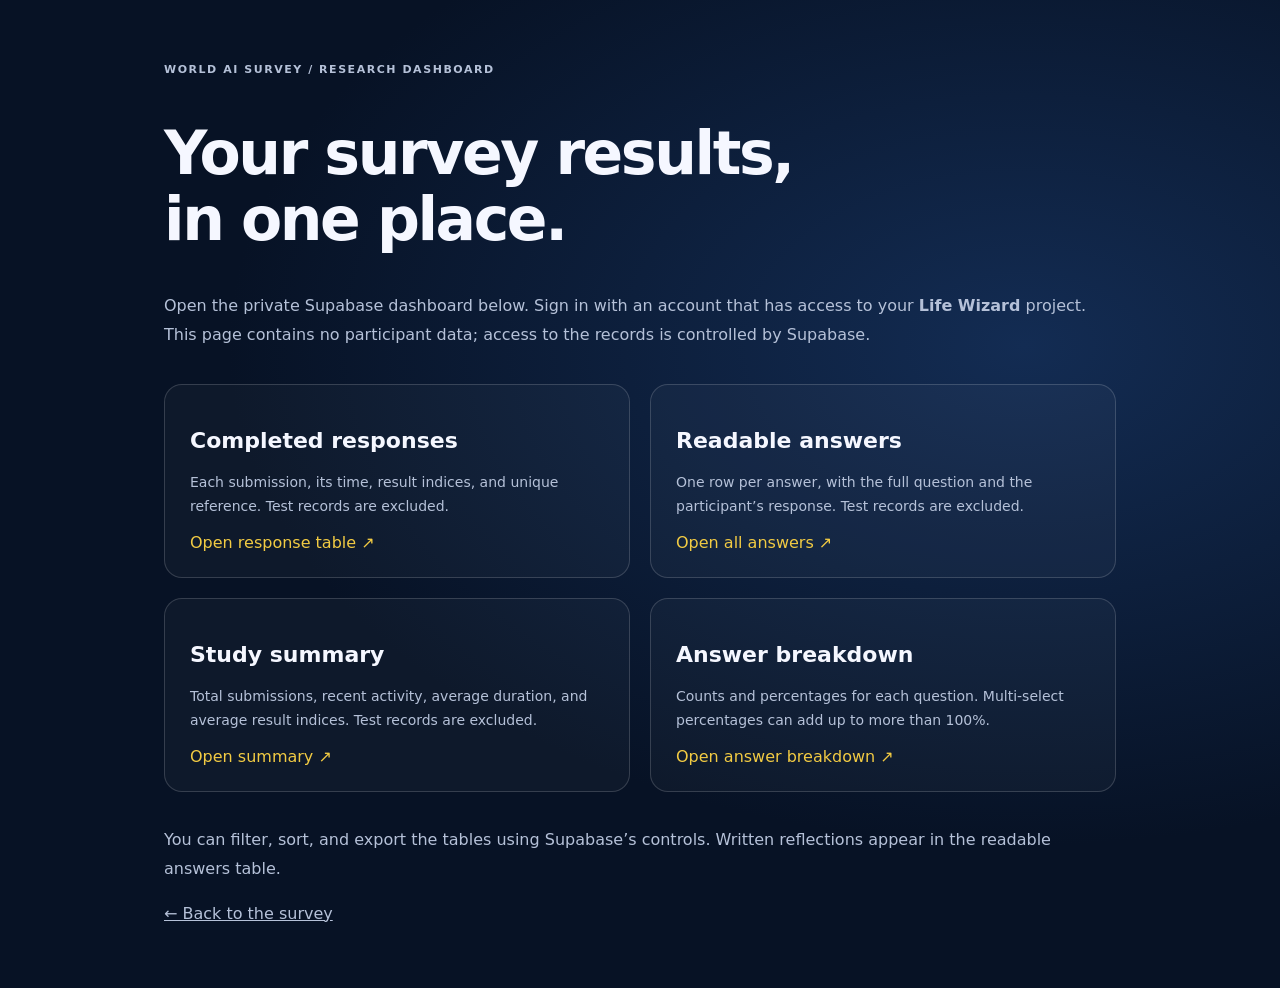
==== results-admin.html @ 94ab2235 "Restore immersive survey styling and save consented responses in Supabase" ====
<!doctype html>
<html lang="en"><head><meta charset="utf-8"><meta name="viewport" content="width=device-width,initial-scale=1"><meta name="theme-color" content="#071225"><title>World AI Survey — Private results</title><link rel="stylesheet" href="styles.css?v=6"><link rel="stylesheet" href="immersive.css?v=6"><style>.admin-shell{max-width:1000px;margin:60px auto;padding:0 24px}.admin-shell h1{font-size:clamp(34px,5vw,60px);line-height:1.1;letter-spacing:-.04em}.admin-shell>p{color:var(--muted);line-height:1.8}.admin-links{display:grid;grid-template-columns:1fr 1fr;gap:20px;margin:34px 0}.admin-links a{display:block;border:1px solid var(--line);background:#ffffff08;border-radius:18px;padding:25px;text-decoration:none}.admin-links h2{font-size:22px}.admin-links p{font-size:14px;line-height:1.7;color:var(--muted)}.admin-links span{color:var(--accent)}@media(max-width:600px){.admin-links{grid-template-columns:1fr}.admin-shell{margin-top:35px}}</style></head>
<body><main class="admin-shell"><p class="eyebrow">WORLD AI SURVEY / RESEARCH DASHBOARD</p><h1>Your survey results,<br>in one place.</h1><p>Open the private Supabase dashboard below. Sign in with an account that has access to your <strong>Life Wizard</strong> project. This page contains no participant data; access to the records is controlled by Supabase.</p><div class="admin-links"><a href="https://supabase.com/dashboard/project/xswrfqszgmcwrutwyokv/editor/18938" target="_blank" rel="noopener"><h2>Completed responses</h2><p>Each submission, its time, result indices, and unique reference. Test records are excluded.</p><span>Open response table ↗</span></a><a href="https://supabase.com/dashboard/project/xswrfqszgmcwrutwyokv/editor/18931" target="_blank" rel="noopener"><h2>Readable answers</h2><p>One row per answer, with the full question and the participant’s response. Test records are excluded.</p><span>Open all answers ↗</span></a><a href="https://supabase.com/dashboard/project/xswrfqszgmcwrutwyokv/editor/18917" target="_blank" rel="noopener"><h2>Study summary</h2><p>Total submissions, recent activity, average duration, and average result indices. Test records are excluded.</p><span>Open summary ↗</span></a><a href="https://supabase.com/dashboard/project/xswrfqszgmcwrutwyokv/editor/18922" target="_blank" rel="noopener"><h2>Answer breakdown</h2><p>Counts and percentages for each question. Multi-select percentages can add up to more than 100%.</p><span>Open answer breakdown ↗</span></a></div><p>You can filter, sort, and export the tables using Supabase’s controls. Written reflections appear in the readable answers table.</p><p><a href="./">← Back to the survey</a></p></main></body></html>
---- styles.css ----
:root{--paper:#f8f5ee;--ink:#283b34;--muted:#64695f;--line:#d9dcd2;--white:#fffefb;--sage:#aec0ab;--coral:#e8a38e;--mustard:#e3bb67;--wash:#f0eadb;--serif:'Instrument Serif',Georgia,serif;--sans:'DM Sans',system-ui,sans-serif}
*{box-sizing:border-box}html{scroll-behavior:smooth}body{margin:0;background:var(--paper);color:var(--ink);font-family:var(--sans);-webkit-font-smoothing:antialiased}button,input,textarea{font:inherit}button{cursor:pointer}button:disabled{cursor:default}a{color:inherit}button{color:inherit}button,input,textarea,summary,a{-webkit-tap-highlight-color:transparent}button:focus-visible,input:focus-visible,textarea:focus-visible,summary:focus-visible,a:focus-visible{outline:3px solid #ac492f;outline-offset:4px}h1:focus,h2:focus{outline:none}.sr-only,.skip-link{position:absolute;width:1px;height:1px;padding:0;margin:-1px;overflow:hidden;clip:rect(0,0,0,0);white-space:nowrap;border:0}.skip-link:focus{width:auto;height:auto;clip:auto;left:12px;top:12px;padding:14px;background:var(--ink);color:white;z-index:100}
.topbar{width:min(calc(100% - 64px),1264px);margin:0 auto;min-height:94px;display:grid;grid-template-columns:230px 1fr 164px;align-items:center;gap:42px;border-bottom:1px solid var(--line)}.brand{display:flex;gap:14px;align-items:center;text-align:left;background:none;border:0;padding:5px 0;min-height:54px}.brand-mark{font-family:var(--serif);font-size:41px;letter-spacing:-5px;line-height:1;padding-right:5px}.brand-mark>span{color:#a55339;margin:0 2px;font-size:46px}.brand strong{font-size:13px;letter-spacing:.12em;display:block}.brand small{display:block;font-size:11px;color:var(--muted);margin-top:4px;letter-spacing:.06em}.progress-meta{display:flex;justify-content:space-between;font-size:11px;color:var(--muted);margin-bottom:10px;gap:20px}.progress-meta>:last-child{font-size:10px;letter-spacing:.1em;white-space:nowrap}.progress-track{height:3px;background:#e0e3d9;overflow:hidden}.progress-track>span{height:100%;background:var(--ink);display:block;transition:width .35s ease}.motion-toggle{border:1px solid var(--line);border-radius:50px;background:transparent;min-height:44px;padding:10px 16px;display:flex;align-items:center;justify-content:center;gap:9px;font-size:11px;font-weight:600}.motion-dot{width:7px;height:7px;border-radius:50%;background:#587b62;box-shadow:0 0 0 3px #dde6d9}.motion-toggle[aria-pressed=true] .motion-dot{background:#8a8c83;box-shadow:none}#survey{width:min(calc(100% - 80px),1184px);margin:auto;min-height:calc(100dvh - 150px)}.scene{animation:arrive .3s ease both}.intro-scene{display:grid;grid-template-columns:1.15fr .85fr;align-items:center;gap:64px;padding:56px 0 38px;min-height:calc(100dvh - 150px)}.eyebrow{font-size:10px;font-weight:600;letter-spacing:.15em;line-height:1.6;text-transform:uppercase;margin:0 0 22px}.small-star{font-size:17px;vertical-align:middle;margin-right:10px;color:#9e573d}.intro-copy h1{font-family:var(--serif);font-size:clamp(54px,5.6vw,83px);font-weight:400;line-height:1.01;letter-spacing:-.035em;margin:0 0 26px;text-wrap:balance}.intro-copy h1 em{font-weight:400;color:#9b543a}.intro-lede{font-size:22px;line-height:1.5;max-width:505px;margin:0 0 16px}.intro-description{font-size:14px;color:var(--muted);line-height:1.75;max-width:480px;margin:0 0 28px}.intro-actions{display:flex;align-items:center;gap:24px}.primary{border:1px solid var(--ink);background:var(--ink);color:var(--white);border-radius:8px;min-height:54px;padding:14px 23px;display:inline-flex;justify-content:center;align-items:center;gap:28px;font-size:14px;font-weight:500;transition:background .18s,transform .18s,box-shadow .18s}.primary>span{font-size:20px}.primary:hover:enabled{background:#3e5546;transform:translateY(-2px);box-shadow:0 6px 14px #283b3414}.primary:active:enabled{transform:translateY(0)}.primary:disabled{background:#e3e5dc;color:#62685f;border-color:#e3e5dc}.time-note{font-size:11px;line-height:1.7;color:var(--muted)}.intro-notes{border-top:1px solid var(--line);margin-top:35px;padding-top:18px;display:flex;flex-wrap:wrap;gap:12px 25px;font-size:10px;color:var(--muted)}.figure{margin:0;background:#f1eee5;border:1px solid #e5e3d8;border-radius:4px;align-self:center;overflow:hidden;--answer-shift:0deg}.figure-top{display:flex;justify-content:space-between;align-items:center;margin:20px 24px 0;font-size:8px;letter-spacing:.15em;color:var(--muted)}.figure-top>:last-child{font-size:21px}.art-stage{padding:7px 14px 0}.editorial-art{display:block;width:100%;max-height:400px;aspect-ratio:380/330}.art-lines{stroke:#34473e;stroke-width:2;stroke-linecap:round;stroke-linejoin:round}.art-lines .sage{fill:var(--sage)}.art-lines .cream{fill:var(--white)}.art-lines .coral{fill:var(--coral)}.art-lines .mustard{fill:var(--mustard)}.art-lines .skin{fill:#deb29a}.art-lines .ink-fill{fill:var(--ink)}.art-ground{fill:#d3d6c6;opacity:.34}.art-wash{fill:#e9e4d7;opacity:.7}.route-line{stroke-dasharray:5 8;stroke:#927d55}.steam{stroke:#8b9686}.water{stroke:#708f95}.art-drift{animation:drift 6s ease-in-out infinite;transform-origin:center;transform-box:fill-box}.art-turn{transform:rotate(var(--answer-shift));transform-box:fill-box;transform-origin:center;transition:transform .4s}.figure figcaption{display:flex;flex-direction:column;gap:9px;text-align:center;padding:9px 18px 26px}.figure-number{font-size:8px;letter-spacing:.13em;text-transform:uppercase;color:var(--muted)}.figure figcaption em{font-family:var(--serif);font-size:23px;line-height:1.3}.question-scene{display:grid;grid-template-columns:minmax(0,1.35fr) minmax(0,.85fr);gap:76px;align-items:start;padding:38px 0 32px}.question-scene .figure{position:sticky;top:38px;margin-top:39px}.question-meta{display:flex;justify-content:space-between;align-items:center;margin-bottom:17px}.question-meta .eyebrow{margin:0}.question-number{font-family:var(--serif);font-size:25px;color:#8d9787}.question-copy h2{font-family:var(--serif);font-size:clamp(34px,3.6vw,49px);font-weight:400;line-height:1.08;letter-spacing:-.022em;margin:0 0 21px;text-wrap:pretty}.branch-note{display:inline-block;background:#e9eedf;border-radius:4px;color:#455c43;padding:5px 9px;margin:0 0 13px;font-size:10px}.branch-note>span{margin-right:5px}.answer-instruction{display:flex;justify-content:space-between;align-items:center;gap:12px;margin-bottom:14px;font-size:11px;line-height:1.5;color:var(--muted)}.optional-note{font-size:9px;letter-spacing:.12em}.choices{display:grid;gap:9px}.choice{display:flex;justify-content:space-between;align-items:center;gap:14px;text-align:left;border:1px solid #d1d7c9;border-radius:8px;background:var(--white);padding:14px 17px;min-height:61px;transition:background .18s,border-color .18s,transform .18s,box-shadow .18s}.choice:hover{border-color:#93a28a;background:#f4f6ef;transform:translateY(-1px)}.choice[aria-checked=true]{background:#e4ebdd;border-color:#627a56;box-shadow:inset 0 0 0 1px #627a56}.choice-text{font-size:16px;line-height:1.45}.selection-mark{flex:0 0 23px;width:23px;height:23px;border-radius:50%;border:1px solid #c8cec1;display:flex;align-items:center;justify-content:center;color:transparent;font-size:13px;background:transparent}.choice[role=checkbox] .selection-mark{border-radius:6px}.choice[aria-checked=true] .selection-mark{background:var(--ink);border-color:var(--ink);color:white}.choice-grid{grid-template-columns:1fr 1fr}.choice-grid .choice{min-height:76px;padding:13px 14px}.choice-grid .choice-text{font-size:12px}.choice-wide{grid-column:1/-1}.duel-grid{grid-template-columns:1fr 1fr;gap:14px}.duel-choice{display:flex;align-items:stretch;flex-direction:column;min-height:214px;padding:19px;justify-content:flex-start;gap:25px}.duel-top{display:flex;align-items:center;justify-content:space-between}.choice-letter{display:flex;width:32px;height:32px;align-items:center;justify-content:center;border:1px solid #b5bfad;border-radius:50%;font-family:var(--serif);font-size:19px}.duel-choice .choice-text{font-family:var(--serif);font-size:28px;line-height:1.12;letter-spacing:-.015em}.answer-note{min-height:16px;margin:7px 0;font-size:11px;color:#8b452f}.question-actions{display:flex;justify-content:space-between;align-items:center;gap:14px;border-top:1px solid var(--line);padding-top:17px;margin-top:3px}.back-button,.text-button{border:0;background:none;padding:10px 2px;min-height:44px;font-size:12px;text-decoration:underline;text-underline-offset:4px;text-decoration-color:#abb4a3}.back-button{text-decoration:none;display:flex;gap:10px;align-items:center;color:var(--muted)}.text-button:hover{text-decoration-color:var(--ink)}.next-actions{display:flex;align-items:center;gap:18px}.question-actions .primary{min-height:49px;font-size:14px;padding:12px 20px;gap:26px}.spectrum{border:1px solid var(--line);border-radius:8px;background:var(--white);padding:26px 24px 15px}.spectrum-head{display:flex;justify-content:space-between;align-items:center;margin-bottom:25px}.spectrum-head>span{font-size:9px;letter-spacing:.12em;color:var(--muted)}.spectrum-head output{font-family:var(--serif);font-size:42px;line-height:1}.spectrum-head small{font:11px var(--sans);color:var(--muted)}input[type=range]{display:block;appearance:none;width:100%;height:44px;margin:0;background:transparent;cursor:pointer}input[type=range]::-webkit-slider-runnable-track{height:9px;border-radius:10px;background:linear-gradient(to right,var(--ink) 0%,var(--ink) var(--value),#dde3d5 var(--value),#dde3d5 100%)}input[type=range]::-moz-range-track{height:9px;border-radius:10px;background:#dde3d5}input[type=range]::-moz-range-progress{height:9px;background:var(--ink);border-radius:10px}input[type=range]::-webkit-slider-thumb{appearance:none;width:31px;height:31px;margin-top:-11px;border-radius:50%;background:var(--white);border:7px solid var(--ink);box-shadow:0 3px 7px #283b3425}input[type=range]::-moz-range-thumb{width:19px;height:19px;border-radius:50%;background:var(--white);border:7px solid var(--ink)}.spectrum-ends{display:flex;justify-content:space-between;gap:40px;margin-top:8px}.spectrum-ends>span{max-width:47%;font-size:13px;line-height:1.5}.spectrum-ends>span:last-child{text-align:right}.spectrum-ends b{display:block;font-size:10px;color:var(--muted);font-weight:400;margin-bottom:5px}.spectrum-tools{display:flex;justify-content:space-between;align-items:center;margin-top:17px;border-top:1px solid var(--line);padding-top:9px}.nudge{width:44px;height:44px;border:1px solid var(--line);border-radius:50%;background:none;font-size:22px}.nudge:hover{background:#e4ebdd}.middle-button{font-size:11px;color:var(--muted)}textarea{display:block;width:100%;min-height:216px;resize:vertical;border:1px solid #cbd2c2;background:var(--white);border-radius:8px;padding:20px;font-size:16px;line-height:1.7;color:var(--ink)}textarea::placeholder{color:#73786c}.text-count{display:flex;justify-content:space-between;gap:15px;color:var(--muted);font-size:10px;margin-top:12px}.site-footer{width:min(calc(100% - 64px),1264px);margin:0 auto;display:flex;justify-content:space-between;gap:16px;padding:18px 0;border-top:1px solid var(--line);font-size:10px;color:var(--muted)}
.results{padding:42px 0 32px}.report-hero{display:grid;grid-template-columns:1.4fr .6fr;gap:70px;align-items:center;border-bottom:1px solid var(--line);padding-bottom:38px}.report-hero h1{font-family:var(--serif);font-size:clamp(48px,5.6vw,77px);font-weight:400;line-height:1.04;letter-spacing:-.025em;max-width:740px;margin:0 0 22px}.report-summary{font-size:17px;line-height:1.75;max-width:660px}.report-meta{display:flex;gap:18px;font-size:10px;color:var(--muted);margin-top:25px}.report-hero .figure-top{margin:15px 15px 0;font-size:7px}.report-hero .figure figcaption{padding-bottom:17px}.report-hero .figure figcaption em{font-size:18px}.report-section{padding:37px 0;border-bottom:1px solid var(--line)}.section-heading .eyebrow{margin-bottom:12px}.section-heading h2{font-family:var(--serif);font-weight:400;font-size:39px;line-height:1.1;letter-spacing:-.015em;margin:0 0 12px}.section-heading>p{font-size:12px;line-height:1.6;color:var(--muted);margin:0 0 23px}.dimension-grid{display:grid;grid-template-columns:1fr 1fr;gap:17px;margin-top:25px}.dimension-card{background:var(--white);border:1px solid var(--line);border-radius:8px;padding:23px}.dimension-head{display:flex;justify-content:space-between;align-items:center;gap:16px}.dimension-head h3{font-size:13px;font-weight:600;margin:0}.dimension-head>span{font-family:var(--serif);font-size:31px;white-space:nowrap}.dimension-head small{font:9px var(--sans);color:var(--muted)}.dimension-track{height:7px;background:#e8e9e1;border-radius:7px;overflow:hidden;margin-top:19px}.dimension-track>span{display:block;height:100%;background:#728469}.dimension-ends{display:flex;justify-content:space-between;gap:16px;font-size:9px;line-height:1.5;color:var(--muted);margin:11px 0 19px}.dimension-card details{border-top:1px solid var(--line);padding-top:4px}.dimension-card summary{font-size:11px;min-height:44px;padding:13px 0;cursor:pointer}.dimension-card details p{font-size:11px;line-height:1.7;color:var(--muted)}.dimension-card .evidence{border-left:2px solid #ccd6c0;padding-left:12px}.evidence strong{font-weight:500;color:var(--ink)}.tension-grid{display:grid;grid-template-columns:repeat(auto-fit,minmax(240px,1fr));gap:18px;margin-top:25px}.tension-card{padding:25px 25px 22px;background:#e9ecdf;border-radius:5px}.tension-number{font:26px var(--serif);color:#798b6d}.tension-card h3{font:30px/1.08 var(--serif);letter-spacing:-.02em;margin:24px 0 16px}.tension-card p{font-size:12px;line-height:1.8;color:#53604c;margin:0}.priorities-grid{display:grid;grid-template-columns:1fr 1fr;gap:18px;margin-top:26px}.priority-card{border:1px solid var(--line);padding:22px;border-radius:5px}.priority-card h3{font:24px/1.15 var(--serif);margin:0 0 20px;font-weight:400}.priority-card ul{padding:0;margin:0;list-style:none}.priority-card li{font-size:12px;line-height:1.65;padding:7px 0 7px 20px;position:relative}.priority-card li:before{content:'↳';position:absolute;left:0;color:#748064}.future-note{padding:38px;border-radius:5px;background:var(--ink);color:var(--white);margin:36px 0 0}.future-note .eyebrow{color:#c5d0ba}.future-note h2{font:42px/1.12 var(--serif);letter-spacing:-.015em;max-width:900px;margin:0}.future-note blockquote{margin:29px 0 0;padding-top:24px;border-top:1px solid #ffffff35}.future-note blockquote p{font:27px/1.45 var(--serif);margin:0 0 12px;white-space:pre-wrap;overflow-wrap:anywhere}.future-note cite{font-style:normal;font-size:10px;color:#c5d0ba}.no-voice{font-size:12px;color:#c5d0ba;margin:20px 0 0}.answer-atlas>summary{font:26px var(--serif);display:flex;justify-content:space-between;align-items:center;gap:12px;cursor:pointer;padding:12px 0;min-height:52px;list-style:revert}.answer-atlas>summary span{font:10px var(--sans);color:var(--muted)}.answer-atlas dl{margin:20px 0 0}.answer-atlas dl>div{padding:18px 0;border-top:1px solid var(--line)}.answer-atlas dt{font-size:13px;font-weight:500;line-height:1.6}.answer-atlas dd{font-size:12px;line-height:1.7;color:var(--muted);margin:7px 0 0;white-space:pre-wrap;overflow-wrap:anywhere}.report-actions{display:flex;align-items:center;flex-wrap:wrap;gap:15px 24px;margin-top:35px}.secondary{min-height:54px;border:1px solid #b8c1af;border-radius:8px;background:none;padding:14px 20px;font-size:12px}.secondary:hover{background:#e9ecdf}.report-footnote{font-size:10px;color:var(--muted);line-height:1.7;margin:25px 0 0}.results .report-section:last-child{border-bottom:0}
@keyframes arrive{from{opacity:0;transform:translateY(7px)}to{opacity:1;transform:translateY(0)}}@keyframes drift{0%,100%{transform:translateY(0)}50%{transform:translateY(-4px)}}.reduce-motion *,.reduce-motion *:before,.reduce-motion *:after{animation:none!important;transition:none!important;scroll-behavior:auto!important}.reduce-motion .choice:hover,.reduce-motion .primary:hover{transform:none}
@media(max-height:800px) and (min-width:901px){.topbar{min-height:79px}.intro-scene{padding:32px 0;gap:54px;min-height:calc(100dvh - 130px)}.intro-copy h1{font-size:64px;margin-bottom:19px}.intro-lede{font-size:19px}.intro-description{margin-bottom:22px}.intro-notes{margin-top:24px}.editorial-art{max-height:320px}.question-scene{padding:27px 0}.question-copy h2{font-size:40px;margin-bottom:17px}.question-meta{margin-bottom:13px}.choice{min-height:55px;padding:12px 16px}.choice-grid .choice{min-height:65px}.question-actions{padding-top:12px}.figure figcaption{padding-bottom:20px}}
@media(max-width:1000px){.topbar{grid-template-columns:190px 1fr 135px;gap:25px}.question-scene{gap:40px;grid-template-columns:1.4fr .8fr}.intro-scene{gap:38px}.intro-copy h1{font-size:62px}.question-copy h2{font-size:39px}.figure figcaption em{font-size:20px}.next-actions{gap:13px}.skip-button{font-size:10px}}
@media(max-width:800px){.topbar{width:calc(100% - 40px);grid-template-columns:1fr auto;gap:10px;min-height:108px;padding:15px 0 14px}.brand{min-height:42px}.brand-mark{font-size:34px}.brand-mark>span{font-size:40px}.brand strong{font-size:11px}.brand small{font-size:10px}.motion-toggle{font-size:10px;padding:8px 13px;min-height:42px}.progress-area{grid-column:1/-1;grid-row:2}.progress-meta{margin-bottom:7px;font-size:10px}.progress-meta>:last-child{font-size:9px}#survey{width:calc(100% - 40px);min-height:calc(100dvh - 165px)}.intro-scene{padding:33px 0;grid-template-columns:1fr;gap:32px}.intro-copy h1{font-size:clamp(51px,9vw,72px);max-width:620px}.intro-lede{font-size:19px;max-width:600px}.intro-description{max-width:600px;font-size:13px}.intro-notes{gap:13px 22px}.intro-scene .figure{max-width:470px;width:100%;justify-self:center}.editorial-art{max-height:320px}.question-scene{padding:25px 0;grid-template-columns:1fr;gap:32px}.question-copy h2{font-size:38px;max-width:640px}.question-scene .figure{position:static;margin:0;max-width:390px;width:100%;justify-self:center}.question-scene .art-stage{padding:0 20px}.question-scene .editorial-art{max-height:230px}.question-scene .figure-top{margin-top:13px}.question-scene .figure figcaption{padding:0 20px 19px}.figure figcaption em{font-size:21px}.question-actions{gap:10px}.next-actions{gap:14px}.site-footer{width:calc(100% - 40px);font-size:9px;line-height:1.6}.site-footer>span:last-child{text-align:right}.report-hero{gap:30px;grid-template-columns:1fr}.report-hero .figure{display:none}.report-hero h1{font-size:60px}.report-summary{font-size:16px}.tension-grid{grid-template-columns:1fr}.tension-card{padding:23px}.tension-card h3{margin:15px 0 12px}.priorities-grid{grid-template-columns:1fr}.results{padding-top:32px}.section-heading h2{font-size:35px}.dimension-card{padding:19px}.dimension-head{align-items:flex-start}.dimension-head h3{font-size:12px}.dimension-head>span{font-size:28px}.future-note{padding:27px}.future-note h2{font-size:36px}.answer-atlas>summary{font-size:23px}.answer-atlas>summary span{max-width:110px;text-align:right;line-height:1.5}}
@media(max-width:480px){.intro-actions{gap:17px}.intro-actions .primary{gap:35px}.intro-notes{flex-direction:column;margin-top:25px}.intro-copy .eyebrow{margin-bottom:21px}.question-copy h2{font-size:34px;line-height:1.12}.choice{min-height:64px}.choice-text{font-size:14px}.choice-grid{gap:8px}.choice-grid .choice{min-height:78px;padding:12px 11px;gap:8px}.choice-grid .choice-text{font-size:12px}.selection-mark{width:20px;height:20px;flex-basis:20px}.duel-grid{gap:10px}.duel-choice{min-height:218px;padding:16px;gap:22px}.duel-choice .choice-text{font-size:25px}.spectrum{padding:23px 18px 14px}.spectrum-ends{gap:25px}.spectrum-ends>span{font-size:12px}.next-actions{gap:10px}.skip-button{font-size:10px;max-width:105px;line-height:1.5}.question-actions .primary{gap:16px;padding:12px 17px;font-size:12px;white-space:nowrap}.dimension-grid{grid-template-columns:1fr}.report-hero h1{font-size:50px}.report-meta{gap:12px;font-size:9px}.report-actions{gap:15px}.report-actions .primary{width:100%}.report-actions .secondary{flex:1}.report-actions .text-button{flex:1}.future-note h2{font-size:34px}.future-note blockquote p{font-size:25px}.site-footer{padding:16px 0}.back-button{font-size:11px;gap:7px}}
@media(prefers-reduced-motion:reduce){html{scroll-behavior:auto}}
@media(forced-colors:active){.choice[aria-checked=true]{outline:2px solid Highlight}.selection-mark{border-color:ButtonText}.choice[aria-checked=true] .selection-mark{background:Highlight;color:HighlightText}.dimension-track>span,.progress-track>span{background:Highlight}}
@media print{body{background:white;font-size:10pt}.topbar,.site-footer,.report-actions,.report-hero .figure,.skip-link{display:none!important}#survey{width:100%;margin:0}.results{padding:0;animation:none}.report-hero{display:block;padding:0 0 16px}.report-hero h1{font-size:35pt}.report-summary{font-size:11pt}.report-section{padding:20px 0}.section-heading h2{font-size:23pt}.dimension-grid{grid-template-columns:1fr 1fr}.dimension-card,.tension-card,.priority-card,.future-note{break-inside:avoid;border:1px solid #aaa;background:white!important;color:#222!important}.dimension-card details p,.future-note .eyebrow,.future-note cite,.tension-card p{color:#333}.tension-grid{grid-template-columns:1fr}.tension-card h3{font-size:19pt}.future-note h2{font-size:25pt}.report-footnote{font-size:8pt}.answer-atlas dl>div{break-inside:avoid}.dimension-track>span{background:#555!important;print-color-adjust:exact}.dimension-track{background:#eee!important;print-color-adjust:exact}}
---- immersive.css ----
:root{--paper:#071225;--ink:#f5f7ff;--muted:#b5c1d8;--line:rgba(255,255,255,.16);--white:#12223d;--accent:#f2cb43;--serif:'Space Grotesk','DM Sans',sans-serif;--sans:'DM Sans',system-ui,sans-serif}
body{background:radial-gradient(ellipse at 80% 35%,#132c53 0,transparent 55%),#071225;color:var(--ink);transition:background-color .45s,color .3s}.topbar{width:min(calc(100% - 32px),1260px);min-height:80px;margin-top:14px;padding:12px 20px;border:1px solid var(--line);border-radius:24px;background:#071225b8;backdrop-filter:blur(16px);grid-template-columns:225px 1fr 155px;box-shadow:0 10px 24px #0002}.brand-mark{display:flex;padding:0;letter-spacing:0}.brand-logo{width:47px;height:47px}.brand-ring{stroke:var(--ink);stroke-width:1.5;fill:none;opacity:.55}.brand-human{fill:var(--accent)}.brand-ai{fill:#22c9e8}.brand-node{fill:var(--accent)}.brand-link{fill:none;stroke:var(--ink);stroke-width:1.5}.brand strong{font-family:var(--serif);font-size:14px;letter-spacing:.025em}.brand small{font-size:9px;letter-spacing:.13em;text-transform:uppercase}.progress-meta{font-size:10px;letter-spacing:.04em;text-transform:uppercase}.progress-track{height:7px;border-radius:12px;background:#ffffff20}.progress-track>span{background:linear-gradient(90deg,var(--accent),#22c9e8);border-radius:12px}.motion-toggle{border-color:var(--line);background:#ffffff09;font-size:10px;text-transform:uppercase;letter-spacing:.04em;color:var(--ink)}.motion-dot{background:#22c9e8;box-shadow:0 0 0 3px #22c9e821}#survey{width:min(calc(100% - 64px),1200px);min-height:calc(100dvh - 155px)}.intro-scene{grid-template-columns:1.22fr .9fr;gap:42px;padding:42px 0 30px;min-height:calc(100dvh - 155px)}.intro-copy h1{font-family:var(--serif);font-size:clamp(43px,4.7vw,66px);font-weight:700;line-height:1.07;letter-spacing:-.045em;margin-bottom:23px;text-wrap:balance}.intro-copy h1 em{font-style:normal;font-weight:700;color:var(--accent)}.eyebrow{font-size:11px;letter-spacing:.14em;color:var(--accent)}.small-star{color:var(--accent)}.intro-lede{font-size:18px;line-height:1.6;color:var(--muted);margin-bottom:14px}.intro-description{font-size:14px;color:var(--muted);margin-bottom:24px;line-height:1.7}.primary{background:var(--accent);border:1px solid var(--accent);color:#071225;border-radius:16px;min-height:58px;padding:15px 23px;font-weight:700;box-shadow:0 8px 28px #0002}.primary:hover:enabled{background:#ffdf65;color:#071225;box-shadow:0 12px 28px #0003;transform:translateY(-2px)}.primary:disabled{color:#ffffff65;background:#ffffff12;border-color:#ffffff12;box-shadow:none}.intro-actions .primary{min-width:220px;font-size:14px}.time-note{color:var(--muted);font-size:11px}.intro-notes{border-color:var(--line);margin-top:25px;gap:12px 20px;font-size:10px;color:var(--muted)}.figure{background:none;border:none;border-radius:0;overflow:visible}.figure-top,.figure-number{display:none}.art-stage{padding:0}.editorial-art{max-height:430px;filter:drop-shadow(0 12px 24px #0002)}.art-wash{fill:#90b5f1;opacity:.11}.art-ground{fill:#b5d7ff;opacity:.12}.art-lines{stroke:#142a43;stroke-width:2.3}.art-lines .cream{fill:#f7f2e8}.art-lines .sage{fill:#79c8c4}.art-lines .coral{fill:#f1a68c}.art-lines .mustard{fill:#f2cb43}.art-lines .ink-fill{fill:#142a43}.art-lines .skin{fill:#e0b096}.figure figcaption{padding:4px 18px 15px}.figure figcaption em{font:500 12px/1.6 var(--sans);color:var(--muted);letter-spacing:.06em}.art-drift{animation:drift 5s ease-in-out infinite}.question-scene{gap:64px;grid-template-columns:1.35fr .85fr;padding:32px 0}.question-copy h2{font-family:var(--serif);font-size:clamp(30px,3.25vw,44px);font-weight:700;line-height:1.13;letter-spacing:-.035em;margin-bottom:21px}.question-number{font:600 19px var(--serif);color:var(--muted)}.question-scene .figure{top:130px;margin-top:42px}.branch-note{background:#22c9e820;color:#b5f4f8;border:1px solid #22c9e830;border-radius:8px;padding:6px 10px;font-size:11px}.answer-instruction{color:var(--muted);font-size:12px}.choice{min-height:64px;border:1px solid #b5c7e735;background:#ffffff08;color:var(--ink);border-radius:16px;padding:15px 18px}.choice-text{font-size:16px;line-height:1.5}.choice:hover{background:#ffffff12;border-color:#f2cb4370}.choice[aria-checked=true]{background:#f2cb431b;border-color:var(--accent);box-shadow:inset 0 0 0 1px var(--accent)}.selection-mark{border-color:#c5d3ed55;width:25px;height:25px;flex-basis:25px}.choice[aria-checked=true] .selection-mark{background:var(--accent);border-color:var(--accent);color:#071225}.choice-grid .choice{min-height:83px;padding:14px}.choice-grid .choice-text{font-size:14px}.duel-choice{min-height:225px;padding:21px;gap:25px}.duel-choice .choice-text{font:600 25px/1.2 var(--serif);letter-spacing:-.02em}.choice-letter{border-color:#c5d3ed55;font:700 17px var(--serif);width:36px;height:36px}.spectrum{padding:25px;background:#ffffff08;border-color:#b5c7e735;border-radius:20px}.spectrum-head>span,.spectrum-head small{color:var(--muted)}.spectrum-head output{font:700 43px var(--serif);color:var(--accent)}.spectrum-ends>span{font-size:14px;font-weight:500}.spectrum-ends b{color:var(--muted)}input[type=range]::-webkit-slider-runnable-track{height:11px;background:linear-gradient(to right,var(--accent) 0%,var(--accent) var(--value),#ffffff24 var(--value),#ffffff24 100%)}input[type=range]::-webkit-slider-thumb{width:35px;height:35px;margin-top:-12px;background:#071225;border:8px solid var(--accent);box-shadow:0 3px 12px #0004}input[type=range]::-moz-range-track{background:#ffffff24}input[type=range]::-moz-range-progress{background:var(--accent)}input[type=range]::-moz-range-thumb{border-color:var(--accent);background:#071225}.nudge{background:#ffffff08;border-color:#b5c7e740;min-width:48px;height:48px}.nudge:hover{background:#ffffff20}.middle-button,.back-button{color:var(--muted);font-size:12px}.text-button{color:var(--ink);text-decoration-color:#b5c7e770}.text-button:hover{text-decoration-color:var(--accent)}.question-actions{border-color:var(--line)}.question-actions .primary{min-height:53px;font-size:14px}.answer-note{color:#ffd88d}textarea{background:#ffffff08;color:var(--ink);border-color:#b5c7e740;border-radius:18px}textarea::placeholder{color:#a4b3ce}.text-count{color:var(--muted)}.site-footer{width:min(calc(100% - 48px),1260px);color:var(--muted);border-color:var(--line);padding:17px 0;font-size:10px}.site-footer a{text-underline-offset:3px;color:var(--muted)}.report-hero h1{font:700 clamp(39px,4.8vw,65px)/1.08 var(--serif);letter-spacing:-.04em}.report-summary{font-size:17px;color:var(--muted)}.report-hero .figure figcaption em{font-size:11px}.section-heading h2{font:700 33px/1.15 var(--serif);letter-spacing:-.025em}.dimension-card,.priority-card{background:#ffffff06;border-color:var(--line);border-radius:18px}.dimension-head>span{font:700 32px var(--serif);color:var(--accent)}.dimension-head h3{font-size:15px}.dimension-head small{color:var(--muted)}.dimension-track{background:#ffffff20}.dimension-track>span{background:linear-gradient(90deg,var(--accent),#22c9e8)}.dimension-ends,.dimension-card details p{color:var(--muted);font-size:11px}.dimension-card summary{font-size:12px}.evidence strong{color:var(--ink)}.tension-card{background:#112b43;border:1px solid #22c9e833;border-radius:18px}.tension-number{color:#22c9e8;font:700 23px var(--serif)}.tension-card h3{font:700 24px/1.15 var(--serif)}.tension-card p{color:var(--muted);font-size:14px}.priority-card h3{font:600 21px/1.3 var(--serif)}.priority-card li{font-size:14px}.priority-card li:before{color:var(--accent)}.future-note{background:#142a4d;border:1px solid #f2cb4340;border-radius:20px;color:var(--ink)}.future-note .eyebrow{color:var(--accent)}.future-note h2{font:700 32px/1.2 var(--serif)}.future-note blockquote p{font:500 22px/1.55 var(--sans)}.future-note cite,.no-voice{color:var(--muted)}.answer-atlas>summary{font:600 24px var(--serif)}.answer-atlas dd,.report-footnote{color:var(--muted)}.secondary{color:var(--ink);border-color:#b5c7e770;border-radius:14px}.secondary:hover{background:#ffffff12}.submit-scene{min-height:calc(100dvh - 175px);display:grid;grid-template-columns:1.2fr .8fr;gap:70px;align-items:center;padding:40px 0}.submit-scene h1{font:700 clamp(36px,4.4vw,58px)/1.1 var(--serif);letter-spacing:-.035em;margin:0 0 25px}.submit-copy{font-size:16px;line-height:1.8;color:var(--muted);max-width:650px}.consent-label{display:flex;gap:14px;align-items:flex-start;font-size:14px;line-height:1.7;background:#ffffff08;border:1px solid var(--line);padding:18px;border-radius:16px;margin:23px 0}.consent-label input{width:24px;height:24px;flex:0 0 24px;accent-color:var(--accent);margin:0}.submit-actions{display:flex;flex-wrap:wrap;gap:16px;align-items:center}.submit-status{color:var(--muted);font-size:14px;line-height:1.7;min-height:27px}.receipt-note{border:1px solid #22c9e844;background:#22c9e811;border-radius:12px;padding:14px 17px;font-size:13px;color:var(--muted);margin-top:24px;overflow-wrap:anywhere}.receipt-note strong{color:var(--ink)}button:focus-visible,input:focus-visible,textarea:focus-visible,summary:focus-visible,a:focus-visible{outline-color:var(--accent)}
@media(max-height:800px) and (min-width:901px){.intro-scene{padding:28px 0;gap:35px}.intro-copy h1{font-size:51px;line-height:1.07}.intro-lede{font-size:16px}.intro-description{font-size:13px;margin-bottom:20px}.intro-notes{margin-top:22px}.editorial-art{max-height:340px}.question-copy h2{font-size:35px}.choice{min-height:58px;padding:12px 17px}.choice-grid .choice{min-height:73px}.question-scene{padding-top:26px}.topbar{min-height:76px}}
@media(max-width:1000px){.topbar{grid-template-columns:195px 1fr 135px;gap:20px}.intro-copy h1{font-size:48px}.intro-scene{gap:30px}.question-scene{gap:35px}.duel-choice .choice-text{font-size:23px}.report-hero{gap:35px}}
@media(max-width:800px){.topbar{width:calc(100% - 24px);padding:13px 16px;min-height:108px;grid-template-columns:1fr auto;gap:12px;border-radius:20px}.brand-logo{width:40px;height:40px}.brand strong{font-size:12px}.brand small{font-size:9px}.progress-area{grid-column:1/-1}.motion-toggle{font-size:9px;min-height:42px}#survey{width:calc(100% - 40px)}.intro-scene{grid-template-columns:1fr;padding:36px 0;gap:30px}.intro-copy h1{font-size:clamp(40px,7.6vw,61px);line-height:1.09}.intro-lede{font-size:17px}.intro-description{font-size:14px}.intro-scene .figure{max-width:400px}.intro-actions .primary{min-width:200px}.question-scene{grid-template-columns:1fr;padding:28px 0;gap:28px}.question-scene .figure{position:static;max-width:370px;margin:0}.question-copy h2{font-size:34px}.question-scene .editorial-art{max-height:260px}.figure figcaption em{font-size:11px}.site-footer{width:calc(100% - 40px);font-size:9px}.report-hero h1{font-size:46px}.section-heading h2{font-size:29px}.future-note h2{font-size:29px}.submit-scene{grid-template-columns:1fr;gap:24px;padding:34px 0}.submit-scene .figure{display:none}.submit-scene h1{font-size:40px}}
@media(max-width:480px){.intro-copy h1{font-size:42px}.intro-actions{align-items:flex-start;flex-direction:column;gap:13px}.intro-actions .primary{width:100%;font-size:14px;justify-content:space-between}.time-note br{display:none}.time-note{font-size:11px}.question-copy h2{font-size:30px}.choice{min-height:68px}.choice-text{font-size:16px}.choice-grid .choice{min-height:88px;padding:13px 11px}.choice-grid .choice-text{font-size:14px}.duel-choice{min-height:235px;padding:17px}.duel-choice .choice-text{font-size:23px}.spectrum{padding:24px 18px 15px}.spectrum-ends>span{font-size:13px}.question-actions .primary{font-size:13px;padding:12px 17px;gap:16px}.skip-button{font-size:11px}.next-actions{gap:12px}.spectrum-head output{font-size:43px}.report-hero h1{font-size:39px}.tension-card h3{font-size:23px}.dimension-card{padding:21px}.report-summary{font-size:16px}.submit-actions{align-items:stretch;flex-direction:column}.submit-actions .primary{width:100%}}
@media print{body{background:white!important;color:#111!important}.results,.dimension-card,.priority-card,.tension-card,.future-note{color:#111!important}.report-summary,.report-meta,.report-footnote,.dimension-head>span,.dimension-ends,.dimension-card details p,.tension-card p,.future-note .eyebrow,.future-note cite,.answer-atlas dd{color:#333!important}.report-hero h1{font-size:32pt}.receipt-note{display:none}.section-heading h2{font-size:23pt}.dimension-head h3{font-size:11pt}.future-note h2{font-size:23pt}.report-hero .figure{display:none}.dimension-track>span{background:#555!important}}

body[data-theme="light"]{--paper:#edf3fa;--ink:#0a1b35;--muted:#52627c;--line:rgba(10,27,53,.15);--white:#fff;--accent:#2b6dff;background:radial-gradient(ellipse at 85% 35%,#d7e8ff 0,transparent 60%),#edf3fa}
body[data-theme="light"] .topbar{background:#ffffffc9;box-shadow:0 10px 24px #07122509}body[data-theme="light"] .motion-toggle{background:#fff9}body[data-theme="light"] .progress-track{background:#0a1b3517}body[data-theme="light"] .primary{background:#2b6dff;color:white;border-color:#2b6dff}body[data-theme="light"] .primary:hover:enabled{background:#1856dd;color:white}body[data-theme="light"] .primary:disabled{background:#d7dfec;border-color:#d7dfec;color:#66768b}body[data-theme="light"] .choice,body[data-theme="light"] .spectrum{background:#ffffffb8;border-color:#9fb3ce77}body[data-theme="light"] .choice:hover{background:#fff;border-color:#2b6dff99}body[data-theme="light"] .choice[aria-checked="true"]{background:#e0ebff;border-color:#2b6dff;box-shadow:inset 0 0 0 1px #2b6dff}body[data-theme="light"] .choice[aria-checked="true"] .selection-mark{background:#2b6dff;color:white;border-color:#2b6dff}body[data-theme="light"] .selection-mark,body[data-theme="light"] .choice-letter{border-color:#647c9b77}body[data-theme="light"] .choice-letter{color:var(--ink)}body[data-theme="light"] .art-wash{fill:#6ba3e5;opacity:.14}body[data-theme="light"] .art-ground{fill:#517ca8;opacity:.12}body[data-theme="light"] .nudge{background:white;border-color:#9fb3ce77}body[data-theme="light"] .nudge:hover{background:#e0ebff}body[data-theme="light"] input[type=range]::-webkit-slider-runnable-track{background:linear-gradient(to right,var(--accent) 0%,var(--accent) var(--value),#cdd9e9 var(--value),#cdd9e9 100%)}body[data-theme="light"] input[type=range]::-webkit-slider-thumb{background:white}body[data-theme="light"] .branch-note{background:#d8e8ff;color:#184cb2;border-color:#b8d2ff}body[data-theme="light"] .answer-note{color:#99432b}body[data-theme="light"] textarea{background:#fff;color:var(--ink);border-color:#9fb3ce77}
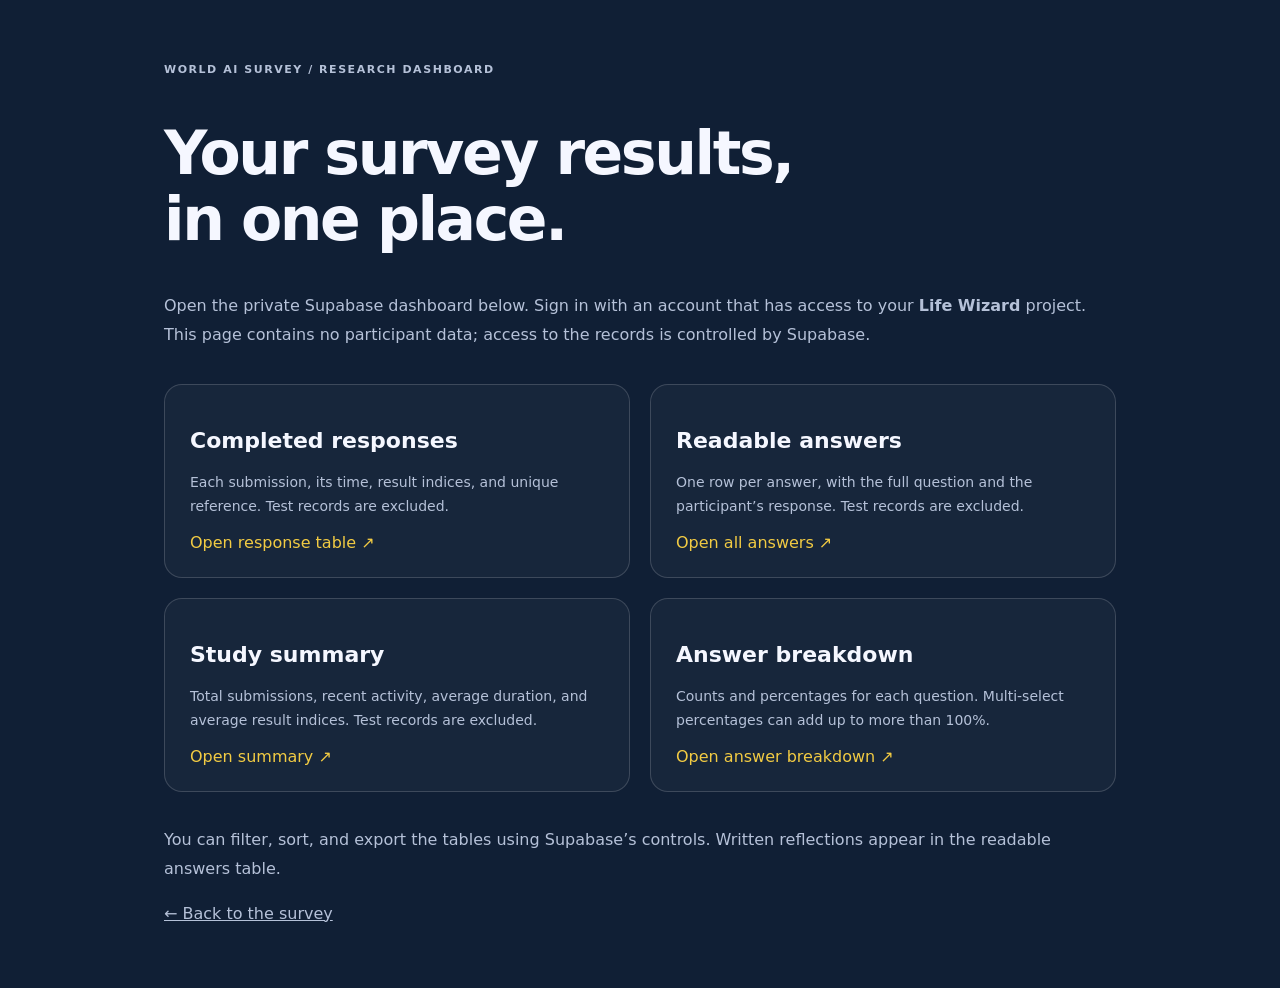
==== commit 9069440d: "Introduce Human together landing page and shared-understanding survey welcome" ====
--- a/results-admin.html
+++ b/results-admin.html
@@ -1,3 +1,3 @@
 <!doctype html>
 <html lang="en"><head><meta charset="utf-8"><meta name="viewport" content="width=device-width,initial-scale=1"><meta name="theme-color" content="#071225"><title>World AI Survey — Private results</title><link rel="stylesheet" href="styles.css?v=6"><link rel="stylesheet" href="immersive.css?v=6"><style>.admin-shell{max-width:1000px;margin:60px auto;padding:0 24px}.admin-shell h1{font-size:clamp(34px,5vw,60px);line-height:1.1;letter-spacing:-.04em}.admin-shell>p{color:var(--muted);line-height:1.8}.admin-links{display:grid;grid-template-columns:1fr 1fr;gap:20px;margin:34px 0}.admin-links a{display:block;border:1px solid var(--line);background:#ffffff08;border-radius:18px;padding:25px;text-decoration:none}.admin-links h2{font-size:22px}.admin-links p{font-size:14px;line-height:1.7;color:var(--muted)}.admin-links span{color:var(--accent)}@media(max-width:600px){.admin-links{grid-template-columns:1fr}.admin-shell{margin-top:35px}}</style></head>
-<body><main class="admin-shell"><p class="eyebrow">WORLD AI SURVEY / RESEARCH DASHBOARD</p><h1>Your survey results,<br>in one place.</h1><p>Open the private Supabase dashboard below. Sign in with an account that has access to your <strong>Life Wizard</strong> project. This page contains no participant data; access to the records is controlled by Supabase.</p><div class="admin-links"><a href="https://supabase.com/dashboard/project/xswrfqszgmcwrutwyokv/editor/18938" target="_blank" rel="noopener"><h2>Completed responses</h2><p>Each submission, its time, result indices, and unique reference. Test records are excluded.</p><span>Open response table ↗</span></a><a href="https://supabase.com/dashboard/project/xswrfqszgmcwrutwyokv/editor/18931" target="_blank" rel="noopener"><h2>Readable answers</h2><p>One row per answer, with the full question and the participant’s response. Test records are excluded.</p><span>Open all answers ↗</span></a><a href="https://supabase.com/dashboard/project/xswrfqszgmcwrutwyokv/editor/18917" target="_blank" rel="noopener"><h2>Study summary</h2><p>Total submissions, recent activity, average duration, and average result indices. Test records are excluded.</p><span>Open summary ↗</span></a><a href="https://supabase.com/dashboard/project/xswrfqszgmcwrutwyokv/editor/18922" target="_blank" rel="noopener"><h2>Answer breakdown</h2><p>Counts and percentages for each question. Multi-select percentages can add up to more than 100%.</p><span>Open answer breakdown ↗</span></a></div><p>You can filter, sort, and export the tables using Supabase’s controls. Written reflections appear in the readable answers table.</p><p><a href="./">← Back to the survey</a></p></main></body></html>
+<body><main class="admin-shell"><p class="eyebrow">WORLD AI SURVEY / RESEARCH DASHBOARD</p><h1>Your survey results,<br>in one place.</h1><p>Open the private Supabase dashboard below. Sign in with an account that has access to your <strong>Life Wizard</strong> project. This page contains no participant data; access to the records is controlled by Supabase.</p><div class="admin-links"><a href="https://supabase.com/dashboard/project/xswrfqszgmcwrutwyokv/editor/18938" target="_blank" rel="noopener"><h2>Completed responses</h2><p>Each submission, its time, result indices, and unique reference. Test records are excluded.</p><span>Open response table ↗</span></a><a href="https://supabase.com/dashboard/project/xswrfqszgmcwrutwyokv/editor/18931" target="_blank" rel="noopener"><h2>Readable answers</h2><p>One row per answer, with the full question and the participant’s response. Test records are excluded.</p><span>Open all answers ↗</span></a><a href="https://supabase.com/dashboard/project/xswrfqszgmcwrutwyokv/editor/18917" target="_blank" rel="noopener"><h2>Study summary</h2><p>Total submissions, recent activity, average duration, and average result indices. Test records are excluded.</p><span>Open summary ↗</span></a><a href="https://supabase.com/dashboard/project/xswrfqszgmcwrutwyokv/editor/18922" target="_blank" rel="noopener"><h2>Answer breakdown</h2><p>Counts and percentages for each question. Multi-select percentages can add up to more than 100%.</p><span>Open answer breakdown ↗</span></a></div><p>You can filter, sort, and export the tables using Supabase’s controls. Written reflections appear in the readable answers table.</p><p><a href="survey.html">← Back to the survey</a></p></main></body></html>
--- a/immersive.css
+++ b/immersive.css
@@ -1,10 +1,7 @@
 :root{--paper:#071225;--ink:#f5f7ff;--muted:#b5c1d8;--line:rgba(255,255,255,.16);--white:#12223d;--accent:#f2cb43;--serif:'Space Grotesk','DM Sans',sans-serif;--sans:'DM Sans',system-ui,sans-serif}
-body{background:radial-gradient(ellipse at 80% 35%,#132c53 0,transparent 55%),#071225;color:var(--ink);transition:background-color .45s,color .3s}.topbar{width:min(calc(100% - 32px),1260px);min-height:80px;margin-top:14px;padding:12px 20px;border:1px solid var(--line);border-radius:24px;background:#071225b8;backdrop-filter:blur(16px);grid-template-columns:225px 1fr 155px;box-shadow:0 10px 24px #0002}.brand-mark{display:flex;padding:0;letter-spacing:0}.brand-logo{width:47px;height:47px}.brand-ring{stroke:var(--ink);stroke-width:1.5;fill:none;opacity:.55}.brand-human{fill:var(--accent)}.brand-ai{fill:#22c9e8}.brand-node{fill:var(--accent)}.brand-link{fill:none;stroke:var(--ink);stroke-width:1.5}.brand strong{font-family:var(--serif);font-size:14px;letter-spacing:.025em}.brand small{font-size:9px;letter-spacing:.13em;text-transform:uppercase}.progress-meta{font-size:10px;letter-spacing:.04em;text-transform:uppercase}.progress-track{height:7px;border-radius:12px;background:#ffffff20}.progress-track>span{background:linear-gradient(90deg,var(--accent),#22c9e8);border-radius:12px}.motion-toggle{border-color:var(--line);background:#ffffff09;font-size:10px;text-transform:uppercase;letter-spacing:.04em;color:var(--ink)}.motion-dot{background:#22c9e8;box-shadow:0 0 0 3px #22c9e821}#survey{width:min(calc(100% - 64px),1200px);min-height:calc(100dvh - 155px)}.intro-scene{grid-template-columns:1.22fr .9fr;gap:42px;padding:42px 0 30px;min-height:calc(100dvh - 155px)}.intro-copy h1{font-family:var(--serif);font-size:clamp(43px,4.7vw,66px);font-weight:700;line-height:1.07;letter-spacing:-.045em;margin-bottom:23px;text-wrap:balance}.intro-copy h1 em{font-style:normal;font-weight:700;color:var(--accent)}.eyebrow{font-size:11px;letter-spacing:.14em;color:var(--accent)}.small-star{color:var(--accent)}.intro-lede{font-size:18px;line-height:1.6;color:var(--muted);margin-bottom:14px}.intro-description{font-size:14px;color:var(--muted);margin-bottom:24px;line-height:1.7}.primary{background:var(--accent);border:1px solid var(--accent);color:#071225;border-radius:16px;min-height:58px;padding:15px 23px;font-weight:700;box-shadow:0 8px 28px #0002}.primary:hover:enabled{background:#ffdf65;color:#071225;box-shadow:0 12px 28px #0003;transform:translateY(-2px)}.primary:disabled{color:#ffffff65;background:#ffffff12;border-color:#ffffff12;box-shadow:none}.intro-actions .primary{min-width:220px;font-size:14px}.time-note{color:var(--muted);font-size:11px}.intro-notes{border-color:var(--line);margin-top:25px;gap:12px 20px;font-size:10px;color:var(--muted)}.figure{background:none;border:none;border-radius:0;overflow:visible}.figure-top,.figure-number{display:none}.art-stage{padding:0}.editorial-art{max-height:430px;filter:drop-shadow(0 12px 24px #0002)}.art-wash{fill:#90b5f1;opacity:.11}.art-ground{fill:#b5d7ff;opacity:.12}.art-lines{stroke:#142a43;stroke-width:2.3}.art-lines .cream{fill:#f7f2e8}.art-lines .sage{fill:#79c8c4}.art-lines .coral{fill:#f1a68c}.art-lines .mustard{fill:#f2cb43}.art-lines .ink-fill{fill:#142a43}.art-lines .skin{fill:#e0b096}.figure figcaption{padding:4px 18px 15px}.figure figcaption em{font:500 12px/1.6 var(--sans);color:var(--muted);letter-spacing:.06em}.art-drift{animation:drift 5s ease-in-out infinite}.question-scene{gap:64px;grid-template-columns:1.35fr .85fr;padding:32px 0}.question-copy h2{font-family:var(--serif);font-size:clamp(30px,3.25vw,44px);font-weight:700;line-height:1.13;letter-spacing:-.035em;margin-bottom:21px}.question-number{font:600 19px var(--serif);color:var(--muted)}.question-scene .figure{top:130px;margin-top:42px}.branch-note{background:#22c9e820;color:#b5f4f8;border:1px solid #22c9e830;border-radius:8px;padding:6px 10px;font-size:11px}.answer-instruction{color:var(--muted);font-size:12px}.choice{min-height:64px;border:1px solid #b5c7e735;background:#ffffff08;color:var(--ink);border-radius:16px;padding:15px 18px}.choice-text{font-size:16px;line-height:1.5}.choice:hover{background:#ffffff12;border-color:#f2cb4370}.choice[aria-checked=true]{background:#f2cb431b;border-color:var(--accent);box-shadow:inset 0 0 0 1px var(--accent)}.selection-mark{border-color:#c5d3ed55;width:25px;height:25px;flex-basis:25px}.choice[aria-checked=true] .selection-mark{background:var(--accent);border-color:var(--accent);color:#071225}.choice-grid .choice{min-height:83px;padding:14px}.choice-grid .choice-text{font-size:14px}.duel-choice{min-height:225px;padding:21px;gap:25px}.duel-choice .choice-text{font:600 25px/1.2 var(--serif);letter-spacing:-.02em}.choice-letter{border-color:#c5d3ed55;font:700 17px var(--serif);width:36px;height:36px}.spectrum{padding:25px;background:#ffffff08;border-color:#b5c7e735;border-radius:20px}.spectrum-head>span,.spectrum-head small{color:var(--muted)}.spectrum-head output{font:700 43px var(--serif);color:var(--accent)}.spectrum-ends>span{font-size:14px;font-weight:500}.spectrum-ends b{color:var(--muted)}input[type=range]::-webkit-slider-runnable-track{height:11px;background:linear-gradient(to right,var(--accent) 0%,var(--accent) var(--value),#ffffff24 var(--value),#ffffff24 100%)}input[type=range]::-webkit-slider-thumb{width:35px;height:35px;margin-top:-12px;background:#071225;border:8px solid var(--accent);box-shadow:0 3px 12px #0004}input[type=range]::-moz-range-track{background:#ffffff24}input[type=range]::-moz-range-progress{background:var(--accent)}input[type=range]::-moz-range-thumb{border-color:var(--accent);background:#071225}.nudge{background:#ffffff08;border-color:#b5c7e740;min-width:48px;height:48px}.nudge:hover{background:#ffffff20}.middle-button,.back-button{color:var(--muted);font-size:12px}.text-button{color:var(--ink);text-decoration-color:#b5c7e770}.text-button:hover{text-decoration-color:var(--accent)}.question-actions{border-color:var(--line)}.question-actions .primary{min-height:53px;font-size:14px}.answer-note{color:#ffd88d}textarea{background:#ffffff08;color:var(--ink);border-color:#b5c7e740;border-radius:18px}textarea::placeholder{color:#a4b3ce}.text-count{color:var(--muted)}.site-footer{width:min(calc(100% - 48px),1260px);color:var(--muted);border-color:var(--line);padding:17px 0;font-size:10px}.site-footer a{text-underline-offset:3px;color:var(--muted)}.report-hero h1{font:700 clamp(39px,4.8vw,65px)/1.08 var(--serif);letter-spacing:-.04em}.report-summary{font-size:17px;color:var(--muted)}.report-hero .figure figcaption em{font-size:11px}.section-heading h2{font:700 33px/1.15 var(--serif);letter-spacing:-.025em}.dimension-card,.priority-card{background:#ffffff06;border-color:var(--line);border-radius:18px}.dimension-head>span{font:700 32px var(--serif);color:var(--accent)}.dimension-head h3{font-size:15px}.dimension-head small{color:var(--muted)}.dimension-track{background:#ffffff20}.dimension-track>span{background:linear-gradient(90deg,var(--accent),#22c9e8)}.dimension-ends,.dimension-card details p{color:var(--muted);font-size:11px}.dimension-card summary{font-size:12px}.evidence strong{color:var(--ink)}.tension-card{background:#112b43;border:1px solid #22c9e833;border-radius:18px}.tension-number{color:#22c9e8;font:700 23px var(--serif)}.tension-card h3{font:700 24px/1.15 var(--serif)}.tension-card p{color:var(--muted);font-size:14px}.priority-card h3{font:600 21px/1.3 var(--serif)}.priority-card li{font-size:14px}.priority-card li:before{color:var(--accent)}.future-note{background:#142a4d;border:1px solid #f2cb4340;border-radius:20px;color:var(--ink)}.future-note .eyebrow{color:var(--accent)}.future-note h2{font:700 32px/1.2 var(--serif)}.future-note blockquote p{font:500 22px/1.55 var(--sans)}.future-note cite,.no-voice{color:var(--muted)}.answer-atlas>summary{font:600 24px var(--serif)}.answer-atlas dd,.report-footnote{color:var(--muted)}.secondary{color:var(--ink);border-color:#b5c7e770;border-radius:14px}.secondary:hover{background:#ffffff12}.submit-scene{min-height:calc(100dvh - 175px);display:grid;grid-template-columns:1.2fr .8fr;gap:70px;align-items:center;padding:40px 0}.submit-scene h1{font:700 clamp(36px,4.4vw,58px)/1.1 var(--serif);letter-spacing:-.035em;margin:0 0 25px}.submit-copy{font-size:16px;line-height:1.8;color:var(--muted);max-width:650px}.consent-label{display:flex;gap:14px;align-items:flex-start;font-size:14px;line-height:1.7;background:#ffffff08;border:1px solid var(--line);padding:18px;border-radius:16px;margin:23px 0}.consent-label input{width:24px;height:24px;flex:0 0 24px;accent-color:var(--accent);margin:0}.submit-actions{display:flex;flex-wrap:wrap;gap:16px;align-items:center}.submit-status{color:var(--muted);font-size:14px;line-height:1.7;min-height:27px}.receipt-note{border:1px solid #22c9e844;background:#22c9e811;border-radius:12px;padding:14px 17px;font-size:13px;color:var(--muted);margin-top:24px;overflow-wrap:anywhere}.receipt-note strong{color:var(--ink)}button:focus-visible,input:focus-visible,textarea:focus-visible,summary:focus-visible,a:focus-visible{outline-color:var(--accent)}
+body{background:#101f35;color:var(--ink);transition:background-color .45s,color .3s}.topbar{width:min(calc(100% - 32px),1260px);min-height:80px;margin-top:14px;padding:12px 20px;border:1px solid var(--line);border-radius:24px;background:#071225b8;backdrop-filter:blur(16px);grid-template-columns:225px 1fr 155px;box-shadow:0 10px 24px #0002}.brand-mark{display:flex;padding:0;letter-spacing:0}.brand-logo{width:47px;height:47px}.brand-ring{stroke:var(--ink);stroke-width:1.5;fill:none;opacity:.55}.brand-human{fill:var(--accent)}.brand-ai{fill:#22c9e8}.brand-node{fill:var(--accent)}.brand-link{fill:none;stroke:var(--ink);stroke-width:1.5}.brand strong{font-family:var(--serif);font-size:14px;letter-spacing:.025em}.brand small{font-size:9px;letter-spacing:.13em;text-transform:uppercase}.progress-meta{font-size:10px;letter-spacing:.04em;text-transform:uppercase}.progress-track{height:7px;border-radius:12px;background:#ffffff20}.progress-track>span{background:var(--accent);border-radius:12px}.motion-toggle{border-color:var(--line);background:#ffffff09;font-size:10px;text-transform:uppercase;letter-spacing:.04em;color:var(--ink)}.motion-dot{background:#22c9e8;box-shadow:0 0 0 3px #22c9e821}#survey{width:min(calc(100% - 64px),1200px);min-height:calc(100dvh - 155px)}.intro-scene{grid-template-columns:1.22fr .9fr;gap:42px;padding:42px 0 30px;min-height:calc(100dvh - 155px)}.intro-copy h1{font-family:var(--serif);font-size:clamp(43px,4.7vw,66px);font-weight:700;line-height:1.07;letter-spacing:-.045em;margin-bottom:23px;text-wrap:balance}.intro-copy h1 em{font-style:normal;font-weight:700;color:var(--accent)}.eyebrow{font-size:11px;letter-spacing:.14em;color:var(--accent)}.small-star{color:var(--accent)}.intro-lede{font-size:18px;line-height:1.6;color:var(--muted);margin-bottom:14px}.intro-description{font-size:14px;color:var(--muted);margin-bottom:24px;line-height:1.7}.primary{background:var(--accent);border:1px solid var(--accent);color:#071225;border-radius:16px;min-height:58px;padding:15px 23px;font-weight:700;box-shadow:0 8px 28px #0002}.primary:hover:enabled{background:#ffdf65;color:#071225;box-shadow:0 12px 28px #0003;transform:translateY(-2px)}.primary:disabled{color:#ffffff65;background:#ffffff12;border-color:#ffffff12;box-shadow:none}.intro-actions .primary{min-width:220px;font-size:14px}.time-note{color:var(--muted);font-size:11px}.intro-notes{border-color:var(--line);margin-top:25px;gap:12px 20px;font-size:10px;color:var(--muted)}.figure{background:none;border:none;border-radius:0;overflow:visible}.figure-top,.figure-number{display:none}.art-stage{padding:0}.editorial-art{max-height:430px;filter:drop-shadow(0 12px 24px #0002)}.art-wash{fill:#90b5f1;opacity:.11}.art-ground{fill:#b5d7ff;opacity:.12}.art-lines{stroke:#142a43;stroke-width:2.3}.art-lines .cream{fill:#f7f2e8}.art-lines .sage{fill:#79c8c4}.art-lines .coral{fill:#f1a68c}.art-lines .mustard{fill:#f2cb43}.art-lines .ink-fill{fill:#142a43}.art-lines .skin{fill:#e0b096}.figure figcaption{padding:4px 18px 15px}.figure figcaption em{font:500 12px/1.6 var(--sans);color:var(--muted);letter-spacing:.06em}.art-drift{animation:drift 5s ease-in-out infinite}.question-scene{gap:64px;grid-template-columns:1.35fr .85fr;padding:32px 0}.question-copy h2{font-family:var(--serif);font-size:clamp(30px,3.25vw,44px);font-weight:700;line-height:1.13;letter-spacing:-.035em;margin-bottom:21px}.question-number{font:600 19px var(--serif);color:var(--muted)}.question-scene .figure{top:130px;margin-top:42px}.branch-note{background:#22c9e820;color:#b5f4f8;border:1px solid #22c9e830;border-radius:8px;padding:6px 10px;font-size:11px}.answer-instruction{color:var(--muted);font-size:12px}.choice{min-height:64px;border:1px solid #b5c7e735;background:#ffffff08;color:var(--ink);border-radius:16px;padding:15px 18px}.choice-text{font-size:16px;line-height:1.5}.choice:hover{background:#ffffff12;border-color:#f2cb4370}.choice[aria-checked=true]{background:#f2cb431b;border-color:var(--accent);box-shadow:inset 0 0 0 1px var(--accent)}.selection-mark{border-color:#c5d3ed55;width:25px;height:25px;flex-basis:25px}.choice[aria-checked=true] .selection-mark{background:var(--accent);border-color:var(--accent);color:#071225}.choice-grid .choice{min-height:83px;padding:14px}.choice-grid .choice-text{font-size:14px}.duel-choice{min-height:225px;padding:21px;gap:25px}.duel-choice .choice-text{font:600 25px/1.2 var(--serif);letter-spacing:-.02em}.choice-letter{border-color:#c5d3ed55;font:700 17px var(--serif);width:36px;height:36px}.spectrum{padding:25px;background:#ffffff08;border-color:#b5c7e735;border-radius:20px}.spectrum-head>span,.spectrum-head small{color:var(--muted)}.spectrum-head output{font:700 43px var(--serif);color:var(--accent)}.spectrum-ends>span{font-size:14px;font-weight:500}.spectrum-ends b{color:var(--muted)}input[type=range]::-webkit-slider-runnable-track{height:11px;background:linear-gradient(to right,var(--accent) 0%,var(--accent) var(--value),#ffffff24 var(--value),#ffffff24 100%)}input[type=range]::-webkit-slider-thumb{width:35px;height:35px;margin-top:-12px;background:#071225;border:8px solid var(--accent);box-shadow:0 3px 12px #0004}input[type=range]::-moz-range-track{background:#ffffff24}input[type=range]::-moz-range-progress{background:var(--accent)}input[type=range]::-moz-range-thumb{border-color:var(--accent);background:#071225}.nudge{background:#ffffff08;border-color:#b5c7e740;min-width:48px;height:48px}.nudge:hover{background:#ffffff20}.middle-button,.back-button{color:var(--muted);font-size:12px}.text-button{color:var(--ink);text-decoration-color:#b5c7e770}.text-button:hover{text-decoration-color:var(--accent)}.question-actions{border-color:var(--line)}.question-actions .primary{min-height:53px;font-size:14px}.answer-note{color:#ffd88d}textarea{background:#ffffff08;color:var(--ink);border-color:#b5c7e740;border-radius:18px}textarea::placeholder{color:#a4b3ce}.text-count{color:var(--muted)}.site-footer{width:min(calc(100% - 48px),1260px);color:var(--muted);border-color:var(--line);padding:17px 0;font-size:10px}.site-footer a{text-underline-offset:3px;color:var(--muted)}.report-hero h1{font:700 clamp(39px,4.8vw,65px)/1.08 var(--serif);letter-spacing:-.04em}.report-summary{font-size:17px;color:var(--muted)}.report-hero .figure figcaption em{font-size:11px}.section-heading h2{font:700 33px/1.15 var(--serif);letter-spacing:-.025em}.dimension-card,.priority-card{background:#ffffff06;border-color:var(--line);border-radius:18px}.dimension-head>span{font:700 32px var(--serif);color:var(--accent)}.dimension-head h3{font-size:15px}.dimension-head small{color:var(--muted)}.dimension-track{background:#ffffff20}.dimension-track>span{background:var(--accent)}.dimension-ends,.dimension-card details p{color:var(--muted);font-size:11px}.dimension-card summary{font-size:12px}.evidence strong{color:var(--ink)}.tension-card{background:#112b43;border:1px solid #22c9e833;border-radius:18px}.tension-number{color:#22c9e8;font:700 23px var(--serif)}.tension-card h3{font:700 24px/1.15 var(--serif)}.tension-card p{color:var(--muted);font-size:14px}.priority-card h3{font:600 21px/1.3 var(--serif)}.priority-card li{font-size:14px}.priority-card li:before{color:var(--accent)}.future-note{background:#142a4d;border:1px solid #f2cb4340;border-radius:20px;color:var(--ink)}.future-note .eyebrow{color:var(--accent)}.future-note h2{font:700 32px/1.2 var(--serif)}.future-note blockquote p{font:500 22px/1.55 var(--sans)}.future-note cite,.no-voice{color:var(--muted)}.answer-atlas>summary{font:600 24px var(--serif)}.answer-atlas dd,.report-footnote{color:var(--muted)}.secondary{color:var(--ink);border-color:#b5c7e770;border-radius:14px}.secondary:hover{background:#ffffff12}.submit-scene{min-height:calc(100dvh - 175px);display:grid;grid-template-columns:1.2fr .8fr;gap:70px;align-items:center;padding:40px 0}.submit-scene h1{font:700 clamp(36px,4.4vw,58px)/1.1 var(--serif);letter-spacing:-.035em;margin:0 0 25px}.submit-copy{font-size:16px;line-height:1.8;color:var(--muted);max-width:650px}.consent-label{display:flex;gap:14px;align-items:flex-start;font-size:14px;line-height:1.7;background:#ffffff08;border:1px solid var(--line);padding:18px;border-radius:16px;margin:23px 0}.consent-label input{width:24px;height:24px;flex:0 0 24px;accent-color:var(--accent);margin:0}.submit-actions{display:flex;flex-wrap:wrap;gap:16px;align-items:center}.submit-status{color:var(--muted);font-size:14px;line-height:1.7;min-height:27px}.receipt-note{border:1px solid #22c9e844;background:#22c9e811;border-radius:12px;padding:14px 17px;font-size:13px;color:var(--muted);margin-top:24px;overflow-wrap:anywhere}.receipt-note strong{color:var(--ink)}button:focus-visible,input:focus-visible,textarea:focus-visible,summary:focus-visible,a:focus-visible{outline-color:var(--accent)}
 @media(max-height:800px) and (min-width:901px){.intro-scene{padding:28px 0;gap:35px}.intro-copy h1{font-size:51px;line-height:1.07}.intro-lede{font-size:16px}.intro-description{font-size:13px;margin-bottom:20px}.intro-notes{margin-top:22px}.editorial-art{max-height:340px}.question-copy h2{font-size:35px}.choice{min-height:58px;padding:12px 17px}.choice-grid .choice{min-height:73px}.question-scene{padding-top:26px}.topbar{min-height:76px}}
 @media(max-width:1000px){.topbar{grid-template-columns:195px 1fr 135px;gap:20px}.intro-copy h1{font-size:48px}.intro-scene{gap:30px}.question-scene{gap:35px}.duel-choice .choice-text{font-size:23px}.report-hero{gap:35px}}
 @media(max-width:800px){.topbar{width:calc(100% - 24px);padding:13px 16px;min-height:108px;grid-template-columns:1fr auto;gap:12px;border-radius:20px}.brand-logo{width:40px;height:40px}.brand strong{font-size:12px}.brand small{font-size:9px}.progress-area{grid-column:1/-1}.motion-toggle{font-size:9px;min-height:42px}#survey{width:calc(100% - 40px)}.intro-scene{grid-template-columns:1fr;padding:36px 0;gap:30px}.intro-copy h1{font-size:clamp(40px,7.6vw,61px);line-height:1.09}.intro-lede{font-size:17px}.intro-description{font-size:14px}.intro-scene .figure{max-width:400px}.intro-actions .primary{min-width:200px}.question-scene{grid-template-columns:1fr;padding:28px 0;gap:28px}.question-scene .figure{position:static;max-width:370px;margin:0}.question-copy h2{font-size:34px}.question-scene .editorial-art{max-height:260px}.figure figcaption em{font-size:11px}.site-footer{width:calc(100% - 40px);font-size:9px}.report-hero h1{font-size:46px}.section-heading h2{font-size:29px}.future-note h2{font-size:29px}.submit-scene{grid-template-columns:1fr;gap:24px;padding:34px 0}.submit-scene .figure{display:none}.submit-scene h1{font-size:40px}}
 @media(max-width:480px){.intro-copy h1{font-size:42px}.intro-actions{align-items:flex-start;flex-direction:column;gap:13px}.intro-actions .primary{width:100%;font-size:14px;justify-content:space-between}.time-note br{display:none}.time-note{font-size:11px}.question-copy h2{font-size:30px}.choice{min-height:68px}.choice-text{font-size:16px}.choice-grid .choice{min-height:88px;padding:13px 11px}.choice-grid .choice-text{font-size:14px}.duel-choice{min-height:235px;padding:17px}.duel-choice .choice-text{font-size:23px}.spectrum{padding:24px 18px 15px}.spectrum-ends>span{font-size:13px}.question-actions .primary{font-size:13px;padding:12px 17px;gap:16px}.skip-button{font-size:11px}.next-actions{gap:12px}.spectrum-head output{font-size:43px}.report-hero h1{font-size:39px}.tension-card h3{font-size:23px}.dimension-card{padding:21px}.report-summary{font-size:16px}.submit-actions{align-items:stretch;flex-direction:column}.submit-actions .primary{width:100%}}
 @media print{body{background:white!important;color:#111!important}.results,.dimension-card,.priority-card,.tension-card,.future-note{color:#111!important}.report-summary,.report-meta,.report-footnote,.dimension-head>span,.dimension-ends,.dimension-card details p,.tension-card p,.future-note .eyebrow,.future-note cite,.answer-atlas dd{color:#333!important}.report-hero h1{font-size:32pt}.receipt-note{display:none}.section-heading h2{font-size:23pt}.dimension-head h3{font-size:11pt}.future-note h2{font-size:23pt}.report-hero .figure{display:none}.dimension-track>span{background:#555!important}}
-
-body[data-theme="light"]{--paper:#edf3fa;--ink:#0a1b35;--muted:#52627c;--line:rgba(10,27,53,.15);--white:#fff;--accent:#2b6dff;background:radial-gradient(ellipse at 85% 35%,#d7e8ff 0,transparent 60%),#edf3fa}
-body[data-theme="light"] .topbar{background:#ffffffc9;box-shadow:0 10px 24px #07122509}body[data-theme="light"] .motion-toggle{background:#fff9}body[data-theme="light"] .progress-track{background:#0a1b3517}body[data-theme="light"] .primary{background:#2b6dff;color:white;border-color:#2b6dff}body[data-theme="light"] .primary:hover:enabled{background:#1856dd;color:white}body[data-theme="light"] .primary:disabled{background:#d7dfec;border-color:#d7dfec;color:#66768b}body[data-theme="light"] .choice,body[data-theme="light"] .spectrum{background:#ffffffb8;border-color:#9fb3ce77}body[data-theme="light"] .choice:hover{background:#fff;border-color:#2b6dff99}body[data-theme="light"] .choice[aria-checked="true"]{background:#e0ebff;border-color:#2b6dff;box-shadow:inset 0 0 0 1px #2b6dff}body[data-theme="light"] .choice[aria-checked="true"] .selection-mark{background:#2b6dff;color:white;border-color:#2b6dff}body[data-theme="light"] .selection-mark,body[data-theme="light"] .choice-letter{border-color:#647c9b77}body[data-theme="light"] .choice-letter{color:var(--ink)}body[data-theme="light"] .art-wash{fill:#6ba3e5;opacity:.14}body[data-theme="light"] .art-ground{fill:#517ca8;opacity:.12}body[data-theme="light"] .nudge{background:white;border-color:#9fb3ce77}body[data-theme="light"] .nudge:hover{background:#e0ebff}body[data-theme="light"] input[type=range]::-webkit-slider-runnable-track{background:linear-gradient(to right,var(--accent) 0%,var(--accent) var(--value),#cdd9e9 var(--value),#cdd9e9 100%)}body[data-theme="light"] input[type=range]::-webkit-slider-thumb{background:white}body[data-theme="light"] .branch-note{background:#d8e8ff;color:#184cb2;border-color:#b8d2ff}body[data-theme="light"] .answer-note{color:#99432b}body[data-theme="light"] textarea{background:#fff;color:var(--ink);border-color:#9fb3ce77}
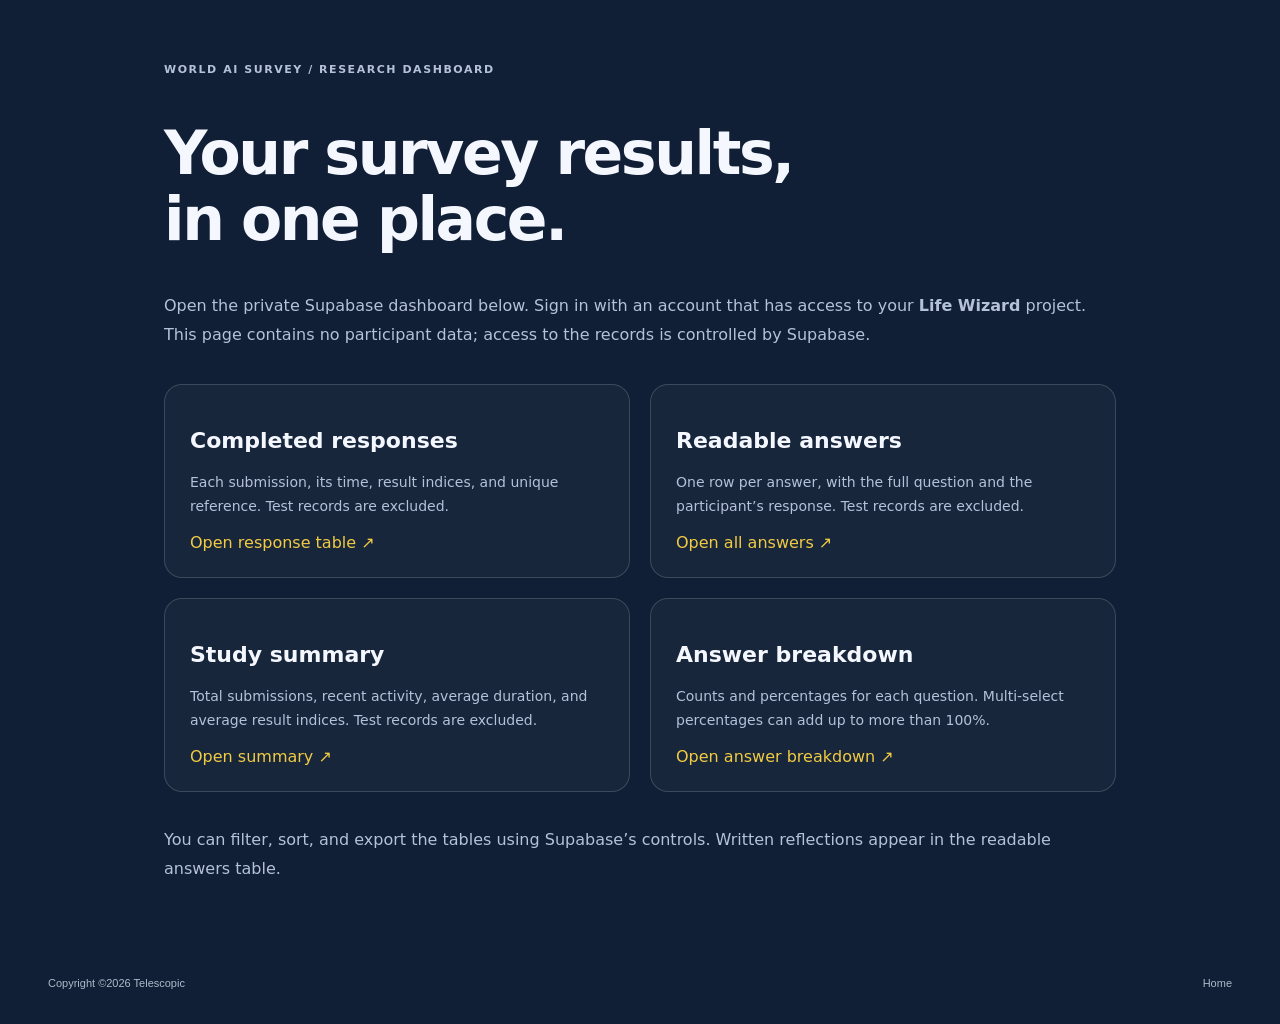
==== commit f3dd67dc: "Introduce Telescopic identity and simplify survey UI" ====
--- a/results-admin.html
+++ b/results-admin.html
@@ -1,3 +1,3 @@
 <!doctype html>
-<html lang="en"><head><meta charset="utf-8"><meta name="viewport" content="width=device-width,initial-scale=1"><meta name="theme-color" content="#071225"><title>World AI Survey — Private results</title><link rel="stylesheet" href="styles.css?v=6"><link rel="stylesheet" href="immersive.css?v=6"><style>.admin-shell{max-width:1000px;margin:60px auto;padding:0 24px}.admin-shell h1{font-size:clamp(34px,5vw,60px);line-height:1.1;letter-spacing:-.04em}.admin-shell>p{color:var(--muted);line-height:1.8}.admin-links{display:grid;grid-template-columns:1fr 1fr;gap:20px;margin:34px 0}.admin-links a{display:block;border:1px solid var(--line);background:#ffffff08;border-radius:18px;padding:25px;text-decoration:none}.admin-links h2{font-size:22px}.admin-links p{font-size:14px;line-height:1.7;color:var(--muted)}.admin-links span{color:var(--accent)}@media(max-width:600px){.admin-links{grid-template-columns:1fr}.admin-shell{margin-top:35px}}</style></head>
-<body><main class="admin-shell"><p class="eyebrow">WORLD AI SURVEY / RESEARCH DASHBOARD</p><h1>Your survey results,<br>in one place.</h1><p>Open the private Supabase dashboard below. Sign in with an account that has access to your <strong>Life Wizard</strong> project. This page contains no participant data; access to the records is controlled by Supabase.</p><div class="admin-links"><a href="https://supabase.com/dashboard/project/xswrfqszgmcwrutwyokv/editor/18938" target="_blank" rel="noopener"><h2>Completed responses</h2><p>Each submission, its time, result indices, and unique reference. Test records are excluded.</p><span>Open response table ↗</span></a><a href="https://supabase.com/dashboard/project/xswrfqszgmcwrutwyokv/editor/18931" target="_blank" rel="noopener"><h2>Readable answers</h2><p>One row per answer, with the full question and the participant’s response. Test records are excluded.</p><span>Open all answers ↗</span></a><a href="https://supabase.com/dashboard/project/xswrfqszgmcwrutwyokv/editor/18917" target="_blank" rel="noopener"><h2>Study summary</h2><p>Total submissions, recent activity, average duration, and average result indices. Test records are excluded.</p><span>Open summary ↗</span></a><a href="https://supabase.com/dashboard/project/xswrfqszgmcwrutwyokv/editor/18922" target="_blank" rel="noopener"><h2>Answer breakdown</h2><p>Counts and percentages for each question. Multi-select percentages can add up to more than 100%.</p><span>Open answer breakdown ↗</span></a></div><p>You can filter, sort, and export the tables using Supabase’s controls. Written reflections appear in the readable answers table.</p><p><a href="survey.html">← Back to the survey</a></p></main></body></html>
+<html lang="en"><head><meta charset="utf-8"><meta name="viewport" content="width=device-width,initial-scale=1"><meta name="theme-color" content="#071225"><title>Telescopic — Private results</title><link rel="stylesheet" href="styles.css?v=6"><link rel="stylesheet" href="immersive.css?v=6"><style>.admin-shell{max-width:1000px;margin:60px auto;padding:0 24px}.admin-shell h1{font-size:clamp(34px,5vw,60px);line-height:1.1;letter-spacing:-.04em}.admin-shell>p{color:var(--muted);line-height:1.8}.admin-links{display:grid;grid-template-columns:1fr 1fr;gap:20px;margin:34px 0}.admin-links a{display:block;border:1px solid var(--line);background:#ffffff08;border-radius:18px;padding:25px;text-decoration:none}.admin-links h2{font-size:22px}.admin-links p{font-size:14px;line-height:1.7;color:var(--muted)}.admin-links span{color:var(--accent)}@media(max-width:600px){.admin-links{grid-template-columns:1fr}.admin-shell{margin-top:35px}}</style><link rel="stylesheet" href="telescopic.css?v=9"><link rel="icon" href="assets/telescopic-favicon.svg"></head>
+<body><main class="admin-shell"><p class="eyebrow">WORLD AI SURVEY / RESEARCH DASHBOARD</p><h1>Your survey results,<br>in one place.</h1><p>Open the private Supabase dashboard below. Sign in with an account that has access to your <strong>Life Wizard</strong> project. This page contains no participant data; access to the records is controlled by Supabase.</p><div class="admin-links"><a href="https://supabase.com/dashboard/project/xswrfqszgmcwrutwyokv/editor/18938" target="_blank" rel="noopener"><h2>Completed responses</h2><p>Each submission, its time, result indices, and unique reference. Test records are excluded.</p><span>Open response table ↗</span></a><a href="https://supabase.com/dashboard/project/xswrfqszgmcwrutwyokv/editor/18931" target="_blank" rel="noopener"><h2>Readable answers</h2><p>One row per answer, with the full question and the participant’s response. Test records are excluded.</p><span>Open all answers ↗</span></a><a href="https://supabase.com/dashboard/project/xswrfqszgmcwrutwyokv/editor/18917" target="_blank" rel="noopener"><h2>Study summary</h2><p>Total submissions, recent activity, average duration, and average result indices. Test records are excluded.</p><span>Open summary ↗</span></a><a href="https://supabase.com/dashboard/project/xswrfqszgmcwrutwyokv/editor/18922" target="_blank" rel="noopener"><h2>Answer breakdown</h2><p>Counts and percentages for each question. Multi-select percentages can add up to more than 100%.</p><span>Open answer breakdown ↗</span></a></div><p>You can filter, sort, and export the tables using Supabase’s controls. Written reflections appear in the readable answers table.</p></main><footer class="site-footer"><span>Copyright ©2026 Telescopic</span><a href="./">Home</a></footer></body></html>
--- a/telescopic.css
+++ b/telescopic.css
@@ -0,0 +1,40 @@
+/* Shared identity and intentionally quiet navigation. */
+.telescopic-brand { display:inline-flex; align-items:center; gap:11px; min-height:48px; border:0; padding:0; background:none; color:#fff5e6; text-decoration:none; cursor:pointer; font:600 24px/1 'Roboto',Arial,sans-serif; letter-spacing:-.055em; }
+.telescopic-brand img { display:block; width:37px; height:37px; }
+.topbar { display:grid; grid-template-columns:1fr minmax(180px,360px) 1fr; gap:36px; width:min(1184px,calc(100% - 80px)); min-height:88px; margin:0 auto; padding:0; background:none; border:0; border-radius:0; box-shadow:none; backdrop-filter:none; }
+.topbar .telescopic-brand { justify-self:start; }
+.progress-area { width:100%; }
+.progress-track { height:3px; border-radius:0; background:#ffffff24; }
+.progress-track>span { background:#f3ce67; border-radius:0; }
+.motion-control { display:inline-flex; align-items:center; justify-content:center; justify-self:end; flex-shrink:0; min-width:44px; width:44px; height:44px; padding:10px; border:0; border-radius:50%; background:none; color:#b7c2d0; cursor:pointer; }
+.motion-control:hover { background:#ffffff09; color:#fff5e6; }
+.motion-control svg { width:18px; height:18px; fill:none; stroke:currentColor; stroke-width:1.6; stroke-linecap:round; stroke-linejoin:round; }
+.motion-play { display:none; }
+.motion-control[aria-pressed=true] .motion-pause { display:none; }
+.motion-control[aria-pressed=true] .motion-play { display:block; }
+.visually-hidden { position:absolute; width:1px; height:1px; overflow:hidden; clip-path:inset(50%); white-space:nowrap; }
+.site-footer { display:flex; align-items:center; justify-content:space-between; gap:20px; width:min(1184px,calc(100% - 80px)); margin:0 auto; padding:18px 0; border:0; color:#aebaca; font:400 11px/1.6 'Roboto',Arial,sans-serif; }
+.site-footer a { display:inline-flex; align-items:center; min-height:44px; color:inherit; font:inherit; text-decoration:none; padding:0 0 0 16px; }
+.site-footer a:hover { color:#fff5e6; text-decoration:underline; text-underline-offset:4px; }
+.site-footer span { white-space:nowrap; }
+#survey { min-height:calc(100svh - 168px); }
+.intro-scene,.question-scene,.submit-scene { min-height:calc(100svh - 168px); }
+.question-copy h2 { margin-top:0; }
+.question-actions { border:0; padding-top:10px; }
+.spectrum-head { justify-content:flex-end; }
+.site-header { border:0; }
+.site-header nav { align-items:center; gap:21px; }
+.site-header nav a { padding:12px 0; min-height:44px; display:inline-flex; align-items:center; }
+.more-note { margin-top:18px; }
+@media(max-width:800px) {
+  .topbar { width:calc(100% - 40px); grid-template-columns:1fr 44px; gap:0 20px; padding:12px 0 18px; min-height:98px; }
+  .topbar .progress-area { grid-column:1/-1; grid-row:2; margin-top:13px; }
+  .topbar .motion-control { grid-column:2; grid-row:1; }
+  .telescopic-brand { font-size:22px; gap:9px; }
+  .telescopic-brand img { width:33px; height:33px; }
+  .site-footer { width:calc(100% - 40px); font-size:10px; padding:12px 0; }
+  #survey { min-height:calc(100svh - 166px); }
+  .intro-scene,.question-scene,.submit-scene { min-height:calc(100svh - 166px); }
+}
+@media(max-width:640px) { .site-header nav { gap:10px; }.site-header nav a { display:inline-flex; }.site-header .telescopic-brand { font-size:21px; } }
+@media print { .site-footer,.topbar,.site-header { display:none!important; } }
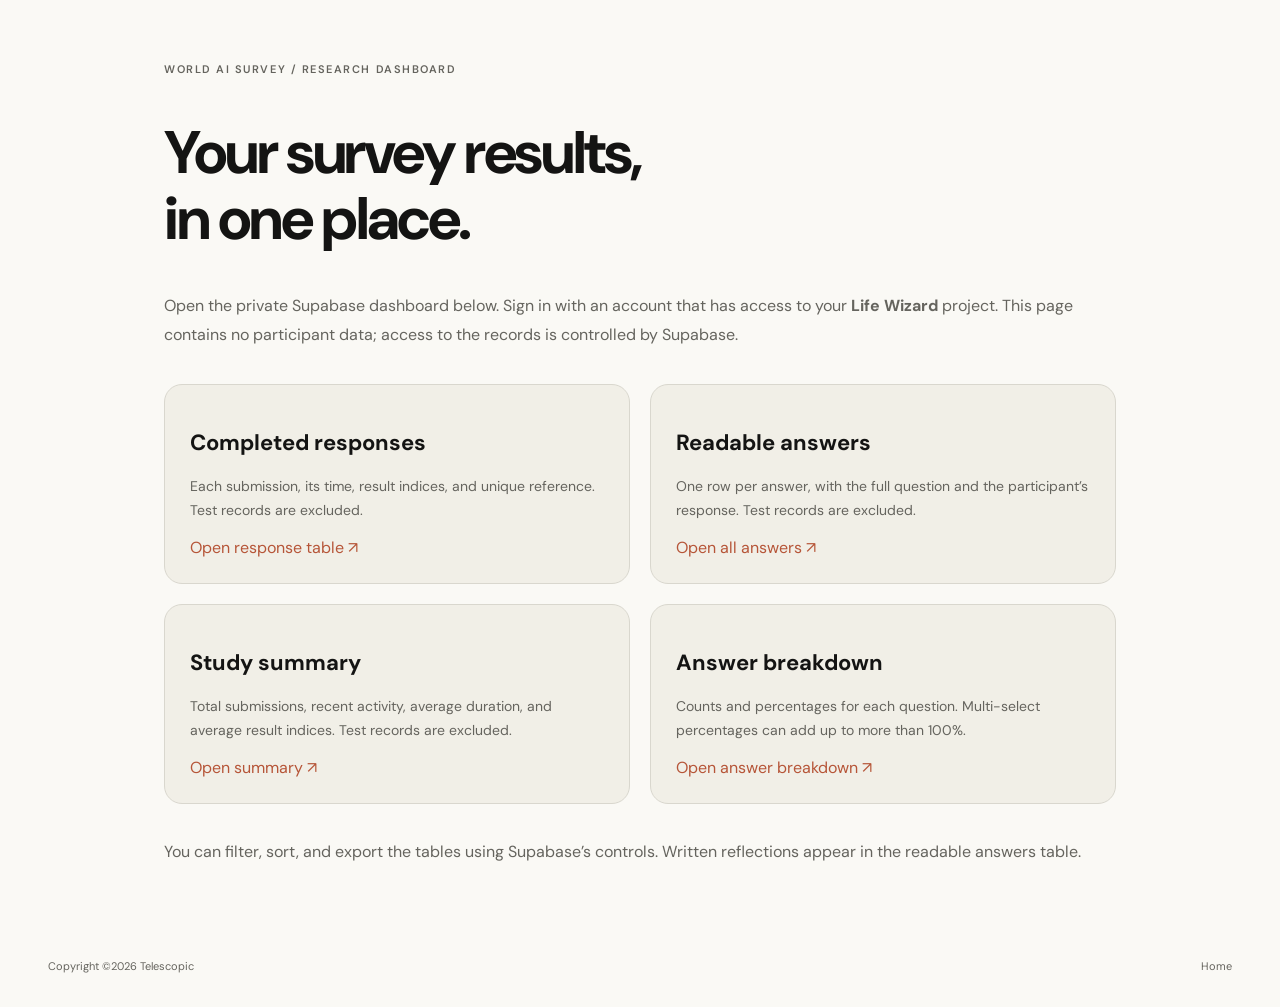
==== commit 65c3c73f: "Refresh Telescopic with light typography and verbal answer scales" ====
--- a/results-admin.html
+++ b/results-admin.html
@@ -1,3 +1,3 @@
 <!doctype html>
-<html lang="en"><head><meta charset="utf-8"><meta name="viewport" content="width=device-width,initial-scale=1"><meta name="theme-color" content="#071225"><title>Telescopic — Private results</title><link rel="stylesheet" href="styles.css?v=6"><link rel="stylesheet" href="immersive.css?v=6"><style>.admin-shell{max-width:1000px;margin:60px auto;padding:0 24px}.admin-shell h1{font-size:clamp(34px,5vw,60px);line-height:1.1;letter-spacing:-.04em}.admin-shell>p{color:var(--muted);line-height:1.8}.admin-links{display:grid;grid-template-columns:1fr 1fr;gap:20px;margin:34px 0}.admin-links a{display:block;border:1px solid var(--line);background:#ffffff08;border-radius:18px;padding:25px;text-decoration:none}.admin-links h2{font-size:22px}.admin-links p{font-size:14px;line-height:1.7;color:var(--muted)}.admin-links span{color:var(--accent)}@media(max-width:600px){.admin-links{grid-template-columns:1fr}.admin-shell{margin-top:35px}}</style><link rel="stylesheet" href="telescopic.css?v=9"><link rel="icon" href="assets/telescopic-favicon.svg"></head>
+<html lang="en"><head><meta charset="utf-8"><meta name="viewport" content="width=device-width,initial-scale=1"><meta name="theme-color" content="#faf9f5"><title>Telescopic — Private results</title><link rel="stylesheet" href="styles.css?v=10"><link rel="stylesheet" href="immersive.css?v=10"><style>.admin-shell{max-width:1000px;margin:60px auto;padding:0 24px}.admin-shell h1{font-size:clamp(34px,5vw,60px);line-height:1.1;letter-spacing:-.04em}.admin-shell>p{color:var(--muted);line-height:1.8}.admin-links{display:grid;grid-template-columns:1fr 1fr;gap:20px;margin:34px 0}.admin-links a{display:block;border:1px solid var(--line);background:#ffffff08;border-radius:18px;padding:25px;text-decoration:none}.admin-links h2{font-size:22px}.admin-links p{font-size:14px;line-height:1.7;color:var(--muted)}.admin-links span{color:var(--accent)}@media(max-width:600px){.admin-links{grid-template-columns:1fr}.admin-shell{margin-top:35px}}</style><link rel="stylesheet" href="telescopic.css?v=10"><link rel="icon" href="assets/telescopic-favicon.svg?v=10"><link href="https://fonts.googleapis.com/css2?family=DM+Sans:wght@400;500;600;700&family=Lora:ital,wght@0,400;0,500;1,400&display=swap" rel="stylesheet"><link rel="stylesheet" href="light.css?v=10"></head>
 <body><main class="admin-shell"><p class="eyebrow">WORLD AI SURVEY / RESEARCH DASHBOARD</p><h1>Your survey results,<br>in one place.</h1><p>Open the private Supabase dashboard below. Sign in with an account that has access to your <strong>Life Wizard</strong> project. This page contains no participant data; access to the records is controlled by Supabase.</p><div class="admin-links"><a href="https://supabase.com/dashboard/project/xswrfqszgmcwrutwyokv/editor/18938" target="_blank" rel="noopener"><h2>Completed responses</h2><p>Each submission, its time, result indices, and unique reference. Test records are excluded.</p><span>Open response table ↗</span></a><a href="https://supabase.com/dashboard/project/xswrfqszgmcwrutwyokv/editor/18931" target="_blank" rel="noopener"><h2>Readable answers</h2><p>One row per answer, with the full question and the participant’s response. Test records are excluded.</p><span>Open all answers ↗</span></a><a href="https://supabase.com/dashboard/project/xswrfqszgmcwrutwyokv/editor/18917" target="_blank" rel="noopener"><h2>Study summary</h2><p>Total submissions, recent activity, average duration, and average result indices. Test records are excluded.</p><span>Open summary ↗</span></a><a href="https://supabase.com/dashboard/project/xswrfqszgmcwrutwyokv/editor/18922" target="_blank" rel="noopener"><h2>Answer breakdown</h2><p>Counts and percentages for each question. Multi-select percentages can add up to more than 100%.</p><span>Open answer breakdown ↗</span></a></div><p>You can filter, sort, and export the tables using Supabase’s controls. Written reflections appear in the readable answers table.</p></main><footer class="site-footer"><span>Copyright ©2026 Telescopic</span><a href="./">Home</a></footer></body></html>
--- a/light.css
+++ b/light.css
@@ -0,0 +1,66 @@
+/* Warm paper, ink typography, and restrained terracotta accents. */
+:root,body[data-theme=light] {
+  color-scheme:light;
+  --paper:#faf9f5; --navy:#faf9f5; --cream:#141413; --ink:#141413;
+  --white:#f1efe7; --muted:#65645e; --line:#d9d7ce;
+  --accent:#b65538; --gold:#141413; --coral:#b65538;
+  --sans:'DM Sans',Arial,sans-serif; --serif:'Lora',Georgia,serif;
+}
+html,body { background:#faf9f5; color:#141413; }
+body { font-family:var(--sans); }
+.telescopic-brand { font:700 25px/1 var(--sans); letter-spacing:.025em; text-transform:uppercase; color:var(--ink); gap:0; }
+.site-header .telescopic-brand { font-size:25px; }
+.motion-control,.site-footer { color:var(--muted); font-family:var(--sans); }
+.motion-control:hover { color:var(--ink); background:#eae8df; }
+.site-footer a:hover { color:var(--ink); }
+.progress-track { background:#dedcd3; }
+.progress-track>span { background:#141413; transition:width 220ms cubic-bezier(.22,.75,.25,1); }
+#survey { overflow-x:clip; }
+.scene { animation:none; }
+.intro-copy h1,.question-copy h2,.report-hero h1 { font-family:var(--serif); letter-spacing:-.035em; }
+.intro-copy h1 em,.hero h1 em,.why h2 em { color:var(--ink); }
+.eyebrow { color:var(--muted); }
+.primary,.card-cta { background:#141413; border-color:#141413; color:#faf9f5; box-shadow:none; border-radius:9px; }
+.primary:hover:enabled { background:#35352f; border-color:#35352f; color:#faf9f5; box-shadow:none; transform:translateY(-1px); }
+.primary:disabled { color:#908f88; background:#e9e7df; border-color:#e9e7df; box-shadow:none; }
+.choice { color:var(--ink); background:transparent; border:1px solid #d1cfc5; border-radius:9px; transition:background 130ms,border-color 130ms,box-shadow 130ms; }
+.choice:hover { background:#efede5; border-color:#858479; }
+.choice[aria-checked=true] { background:#ece9df; border-color:#141413; box-shadow:inset 0 0 0 1px #141413; }
+.choice .selection-mark { border-color:#b8b6ac; }
+.choice[aria-checked=true] .selection-mark { background:#141413; border-color:#141413; color:#faf9f5; }
+.choice-letter { border-color:#c5c3b9; }
+.answer-note { color:#9b3c25; }
+.text-button { color:var(--ink); text-decoration-color:#8e8c82; }
+.text-button:hover { text-decoration-color:#141413; }
+.back-button,.time-note,.text-count { color:var(--muted); }
+.ink-paper { fill:#2f3c41; }
+.ink-coral { fill:#ba644c; }
+.editorial-art { filter:none; }
+.survey-card { background:#f0eee6; border:1px solid #d9d7ce; border-radius:14px; }
+.survey-card:hover,.survey-card:focus-visible { background:#eae7dd; border-color:#8b897e; }
+.hero-copy p:first-child,.why-copy .your-choice { color:var(--ink); }
+.quiet-link { text-decoration-color:#a5a397; }
+.quiet-link span { color:var(--ink); }
+.tiny-dot { background:#b65538; }
+textarea { background:#f3f1ea; border-color:#c8c5b9; color:var(--ink); border-radius:9px; }
+textarea::placeholder { color:#747269; }
+.dimension-card,.priority-card,.tension-card,.consent-label,.receipt-note { background:#f1efe7; border-color:#d9d7ce; border-radius:10px; }
+.dimension-track { background:#d9d6ca; }
+.dimension-track>span { background:#6c7761; }
+.dimension-head>span,.tension-number { color:#555e4d; }
+.future-note { color:var(--ink); background:#e8e6da; border-color:#d3d0c2; border-radius:12px; }
+.future-note .eyebrow,.future-note cite,.no-voice,.receipt-note { color:var(--muted); }
+.future-note blockquote { border-color:#c9c6b9; }
+.secondary { color:var(--ink); border-color:#b5b2a6; border-radius:9px; }
+.secondary:hover { background:#eeece3; }
+.admin-links a { background:#f1efe7; }
+.skip-link { background:#141413; color:#faf9f5; }
+button:focus-visible,a:focus-visible,input:focus-visible,textarea:focus-visible,summary:focus-visible { outline:3px solid #a8482e; outline-offset:4px; }
+@media(max-width:800px) { .telescopic-brand,.site-header .telescopic-brand { font-size:22px; } }
+@media(prefers-reduced-motion:reduce) { .progress-track>span { transition:none; } }
+.reduce-motion .progress-track>span { transition:none; }
+@media(forced-colors:active) {
+  .choice[aria-checked=true] { outline:2px solid Highlight; }
+  .progress-track>span { background:Highlight; }
+  .primary { border:1px solid ButtonText; }
+}
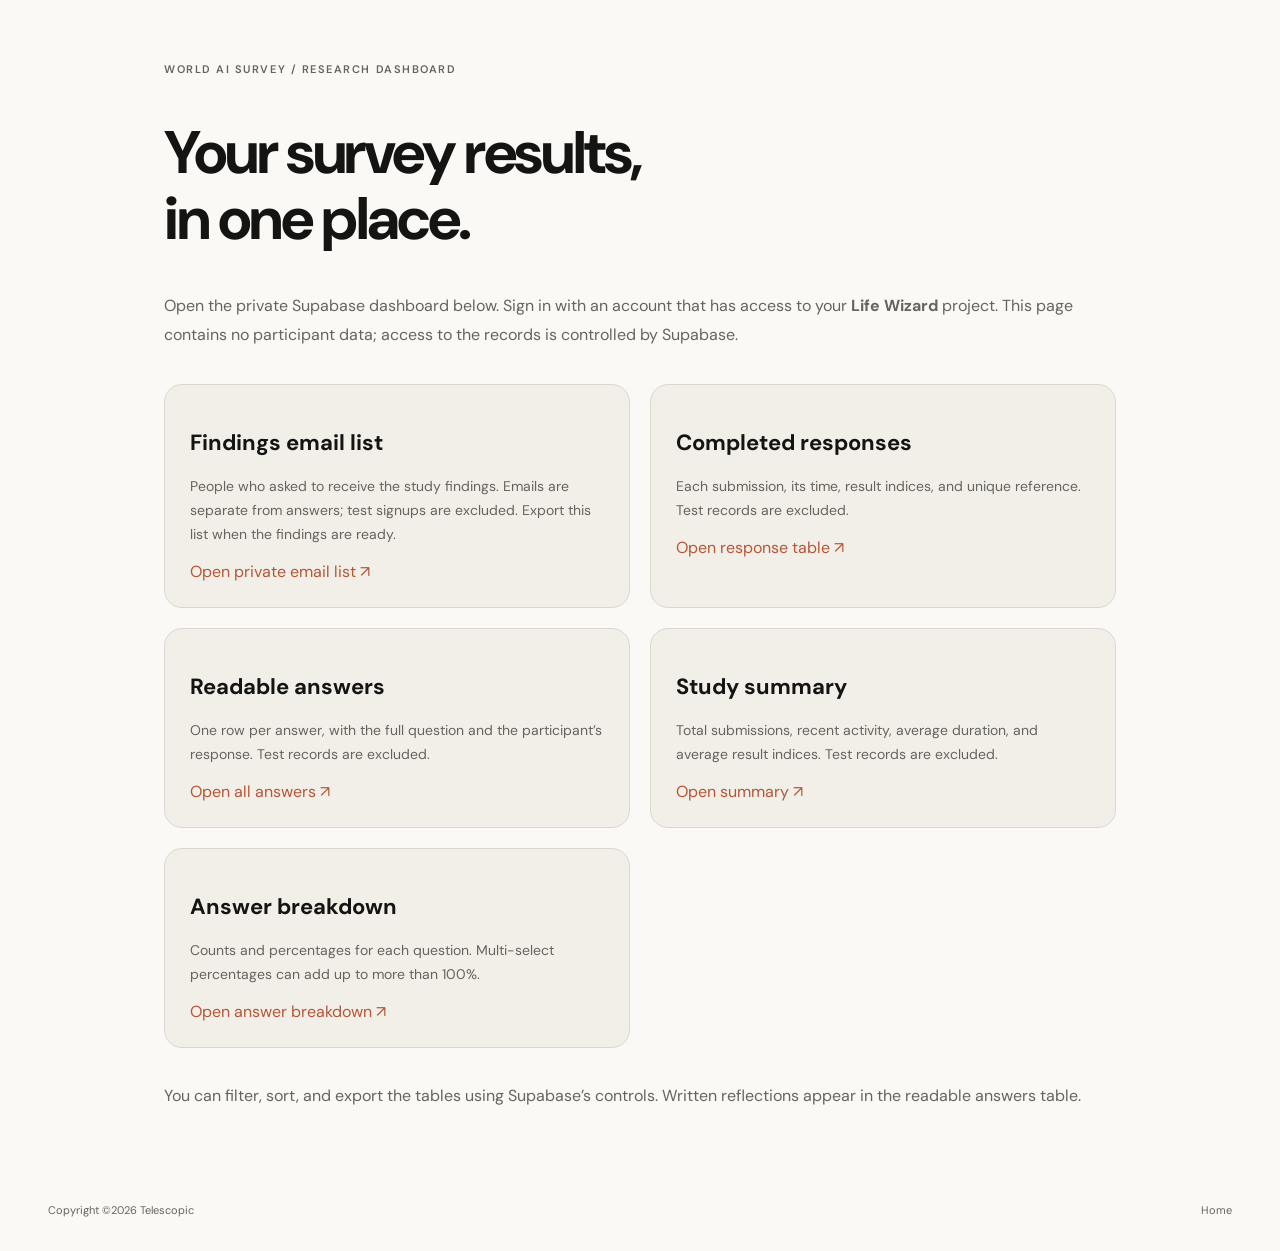
==== commit ad2833fe: "Craft Telescopic wordmark and simplify completion with email and image sharing" ====
--- a/results-admin.html
+++ b/results-admin.html
@@ -1,3 +1,3 @@
 <!doctype html>
-<html lang="en"><head><meta charset="utf-8"><meta name="viewport" content="width=device-width,initial-scale=1"><meta name="theme-color" content="#faf9f5"><title>Telescopic — Private results</title><link rel="stylesheet" href="styles.css?v=10"><link rel="stylesheet" href="immersive.css?v=10"><style>.admin-shell{max-width:1000px;margin:60px auto;padding:0 24px}.admin-shell h1{font-size:clamp(34px,5vw,60px);line-height:1.1;letter-spacing:-.04em}.admin-shell>p{color:var(--muted);line-height:1.8}.admin-links{display:grid;grid-template-columns:1fr 1fr;gap:20px;margin:34px 0}.admin-links a{display:block;border:1px solid var(--line);background:#ffffff08;border-radius:18px;padding:25px;text-decoration:none}.admin-links h2{font-size:22px}.admin-links p{font-size:14px;line-height:1.7;color:var(--muted)}.admin-links span{color:var(--accent)}@media(max-width:600px){.admin-links{grid-template-columns:1fr}.admin-shell{margin-top:35px}}</style><link rel="stylesheet" href="telescopic.css?v=10"><link rel="icon" href="assets/telescopic-favicon.svg?v=10"><link href="https://fonts.googleapis.com/css2?family=DM+Sans:wght@400;500;600;700&family=Lora:ital,wght@0,400;0,500;1,400&display=swap" rel="stylesheet"><link rel="stylesheet" href="light.css?v=10"></head>
-<body><main class="admin-shell"><p class="eyebrow">WORLD AI SURVEY / RESEARCH DASHBOARD</p><h1>Your survey results,<br>in one place.</h1><p>Open the private Supabase dashboard below. Sign in with an account that has access to your <strong>Life Wizard</strong> project. This page contains no participant data; access to the records is controlled by Supabase.</p><div class="admin-links"><a href="https://supabase.com/dashboard/project/xswrfqszgmcwrutwyokv/editor/18938" target="_blank" rel="noopener"><h2>Completed responses</h2><p>Each submission, its time, result indices, and unique reference. Test records are excluded.</p><span>Open response table ↗</span></a><a href="https://supabase.com/dashboard/project/xswrfqszgmcwrutwyokv/editor/18931" target="_blank" rel="noopener"><h2>Readable answers</h2><p>One row per answer, with the full question and the participant’s response. Test records are excluded.</p><span>Open all answers ↗</span></a><a href="https://supabase.com/dashboard/project/xswrfqszgmcwrutwyokv/editor/18917" target="_blank" rel="noopener"><h2>Study summary</h2><p>Total submissions, recent activity, average duration, and average result indices. Test records are excluded.</p><span>Open summary ↗</span></a><a href="https://supabase.com/dashboard/project/xswrfqszgmcwrutwyokv/editor/18922" target="_blank" rel="noopener"><h2>Answer breakdown</h2><p>Counts and percentages for each question. Multi-select percentages can add up to more than 100%.</p><span>Open answer breakdown ↗</span></a></div><p>You can filter, sort, and export the tables using Supabase’s controls. Written reflections appear in the readable answers table.</p></main><footer class="site-footer"><span>Copyright ©2026 Telescopic</span><a href="./">Home</a></footer></body></html>
+<html lang="en"><head><meta charset="utf-8"><meta name="viewport" content="width=device-width,initial-scale=1"><meta name="theme-color" content="#faf9f5"><title>Telescopic — Private results</title><link rel="stylesheet" href="styles.css?v=11"><link rel="stylesheet" href="immersive.css?v=11"><style>.admin-shell{max-width:1000px;margin:60px auto;padding:0 24px}.admin-shell h1{font-size:clamp(34px,5vw,60px);line-height:1.1;letter-spacing:-.04em}.admin-shell>p{color:var(--muted);line-height:1.8}.admin-links{display:grid;grid-template-columns:1fr 1fr;gap:20px;margin:34px 0}.admin-links a{display:block;border:1px solid var(--line);background:#ffffff08;border-radius:18px;padding:25px;text-decoration:none}.admin-links h2{font-size:22px}.admin-links p{font-size:14px;line-height:1.7;color:var(--muted)}.admin-links span{color:var(--accent)}@media(max-width:600px){.admin-links{grid-template-columns:1fr}.admin-shell{margin-top:35px}}</style><link rel="stylesheet" href="telescopic.css?v=11"><link rel="icon" href="assets/telescopic-favicon.svg?v=11"><link href="https://fonts.googleapis.com/css2?family=DM+Sans:wght@400;500;600;700&family=Lora:ital,wght@0,400;0,500;1,400&display=swap" rel="stylesheet"><link rel="stylesheet" href="light.css?v=11"><link rel="stylesheet" href="finish.css?v=11"></head>
+<body><main class="admin-shell"><p class="eyebrow">WORLD AI SURVEY / RESEARCH DASHBOARD</p><h1>Your survey results,<br>in one place.</h1><p>Open the private Supabase dashboard below. Sign in with an account that has access to your <strong>Life Wizard</strong> project. This page contains no participant data; access to the records is controlled by Supabase.</p><div class="admin-links"><a href="https://supabase.com/dashboard/project/xswrfqszgmcwrutwyokv/editor/18956" target="_blank" rel="noopener"><h2>Findings email list</h2><p>People who asked to receive the study findings. Emails are separate from answers; test signups are excluded. Export this list when the findings are ready.</p><span>Open private email list ↗</span></a><a href="https://supabase.com/dashboard/project/xswrfqszgmcwrutwyokv/editor/18938" target="_blank" rel="noopener"><h2>Completed responses</h2><p>Each submission, its time, result indices, and unique reference. Test records are excluded.</p><span>Open response table ↗</span></a><a href="https://supabase.com/dashboard/project/xswrfqszgmcwrutwyokv/editor/18931" target="_blank" rel="noopener"><h2>Readable answers</h2><p>One row per answer, with the full question and the participant’s response. Test records are excluded.</p><span>Open all answers ↗</span></a><a href="https://supabase.com/dashboard/project/xswrfqszgmcwrutwyokv/editor/18917" target="_blank" rel="noopener"><h2>Study summary</h2><p>Total submissions, recent activity, average duration, and average result indices. Test records are excluded.</p><span>Open summary ↗</span></a><a href="https://supabase.com/dashboard/project/xswrfqszgmcwrutwyokv/editor/18922" target="_blank" rel="noopener"><h2>Answer breakdown</h2><p>Counts and percentages for each question. Multi-select percentages can add up to more than 100%.</p><span>Open answer breakdown ↗</span></a></div><p>You can filter, sort, and export the tables using Supabase’s controls. Written reflections appear in the readable answers table.</p></main><footer class="site-footer"><span>Copyright ©2026 Telescopic</span><a href="./">Home</a></footer></body></html>
--- a/light.css
+++ b/light.css
@@ -33,8 +33,9 @@
 .text-button { color:var(--ink); text-decoration-color:#8e8c82; }
 .text-button:hover { text-decoration-color:#141413; }
 .back-button,.time-note,.text-count { color:var(--muted); }
-.ink-paper { fill:#2f3c41; }
-.ink-coral { fill:#ba644c; }
+.ink-paper,.ink-paper path { fill:#2f3c41; }
+.ink-coral,.ink-coral path { fill:#ba644c; }
+.ink-scene [stroke="#fff5e6"] { stroke:#2f3c41; }
 .editorial-art { filter:none; }
 .survey-card { background:#f0eee6; border:1px solid #d9d7ce; border-radius:14px; }
 .survey-card:hover,.survey-card:focus-visible { background:#eae7dd; border-color:#8b897e; }
--- a/finish.css
+++ b/finish.css
@@ -0,0 +1,34 @@
+.telescopic-brand img { width:192px; height:auto; display:block; }
+#survey textarea:focus-visible,.finish-email input:focus-visible { outline-offset:-3px; }
+.finish { width:min(1040px,100%); margin:0 auto; padding:35px 0 52px; }
+.finish-heading { max-width:720px; margin:0 0 38px; }
+.finish-heading h1 { font:400 clamp(36px,4.2vw,58px)/1.13 var(--serif); letter-spacing:-.035em; margin:0 0 16px; }
+.finish-heading p { font-size:16px; line-height:1.7; max-width:620px; color:var(--muted); margin:0; }
+.finish-grid { display:grid; grid-template-columns:1fr .9fr; gap:40px; align-items:start; }
+.finish-left { display:grid; gap:20px; }
+.finish-email { padding:28px; background:#efede5; border:1px solid var(--line); border-radius:14px; }
+.finish h2 { font:500 25px/1.25 var(--serif); letter-spacing:-.025em; margin:0 0 12px; }
+.finish-email p { color:var(--muted); font-size:14px; line-height:1.7; margin:0 0 21px; }
+.finish-email label[for] { display:block; font-size:12px; margin-bottom:8px; }
+.finish-email input[type=email] { font:16px var(--sans); width:100%; min-height:54px; padding:14px; background:var(--paper); color:var(--ink); border:1px solid #b9b6aa; border-radius:7px; }
+.email-consent { display:flex; align-items:flex-start; gap:10px; margin:16px 0; font-size:12px; line-height:1.6; }
+.email-consent input { width:19px; height:19px; flex:0 0 19px; margin:0; accent-color:#141413; }
+.finish-email .primary { width:100%; justify-content:center; font-size:13px; min-height:50px; }
+.finish-email .email-privacy { font-size:11px; margin:14px 0 0; }
+.finish-status { font-size:12px; line-height:1.6; color:var(--muted); min-height:20px; margin:10px 0 0; }
+.invite-card { display:flex; align-items:center; justify-content:space-between; gap:28px; width:100%; padding:27px; border:1px solid #b9b6aa; border-radius:14px; color:var(--ink); background:transparent; text-align:left; cursor:pointer; transition:background 150ms,transform 150ms; }
+.invite-card:hover { background:#efede5; transform:translateY(-2px); }
+.invite-card strong { display:block; font:500 24px/1.3 var(--serif); letter-spacing:-.025em; margin-bottom:10px; }
+.invite-card small { display:block; font:14px/1.6 var(--sans); color:var(--muted); }
+.invite-arrow { font-size:30px; }
+.copy-link { width:100%; padding:12px; border:1px solid var(--line); border-radius:7px; color:var(--ink); background:var(--paper); font:12px var(--sans); }
+.share-portrait { margin:0; }
+.share-portrait canvas { display:block; width:100%; height:auto; background:#f0ede3; border-radius:12px; border:1px solid #d7d2c4; }
+.portrait-actions { display:flex; flex-wrap:wrap; gap:10px; margin-top:14px; }
+.portrait-actions button { flex:1; min-height:48px; padding:12px 15px; font-size:12px; }
+.share-portrait figcaption { color:var(--muted); font-size:11px; line-height:1.6; padding:12px 0 0; }
+.finish-receipt { margin-top:28px; color:var(--muted); font-size:10px; overflow-wrap:anywhere; }
+.finish-receipt summary { cursor:pointer; min-height:36px; display:inline-flex; align-items:center; text-decoration:underline; text-underline-offset:4px; }
+.finish-receipt p { margin:0; }
+@media(max-width:800px) { .telescopic-brand img { width:176px; height:auto; }.finish { padding-top:28px; }.finish-grid { grid-template-columns:1fr; gap:32px; }.finish-heading { margin-bottom:28px; }.finish-email { padding:23px; }.finish h2 { font-size:24px; }.share-portrait { max-width:470px; width:100%; justify-self:center; } }
+@media(prefers-reduced-motion:reduce) { .invite-card { transition:none; } }
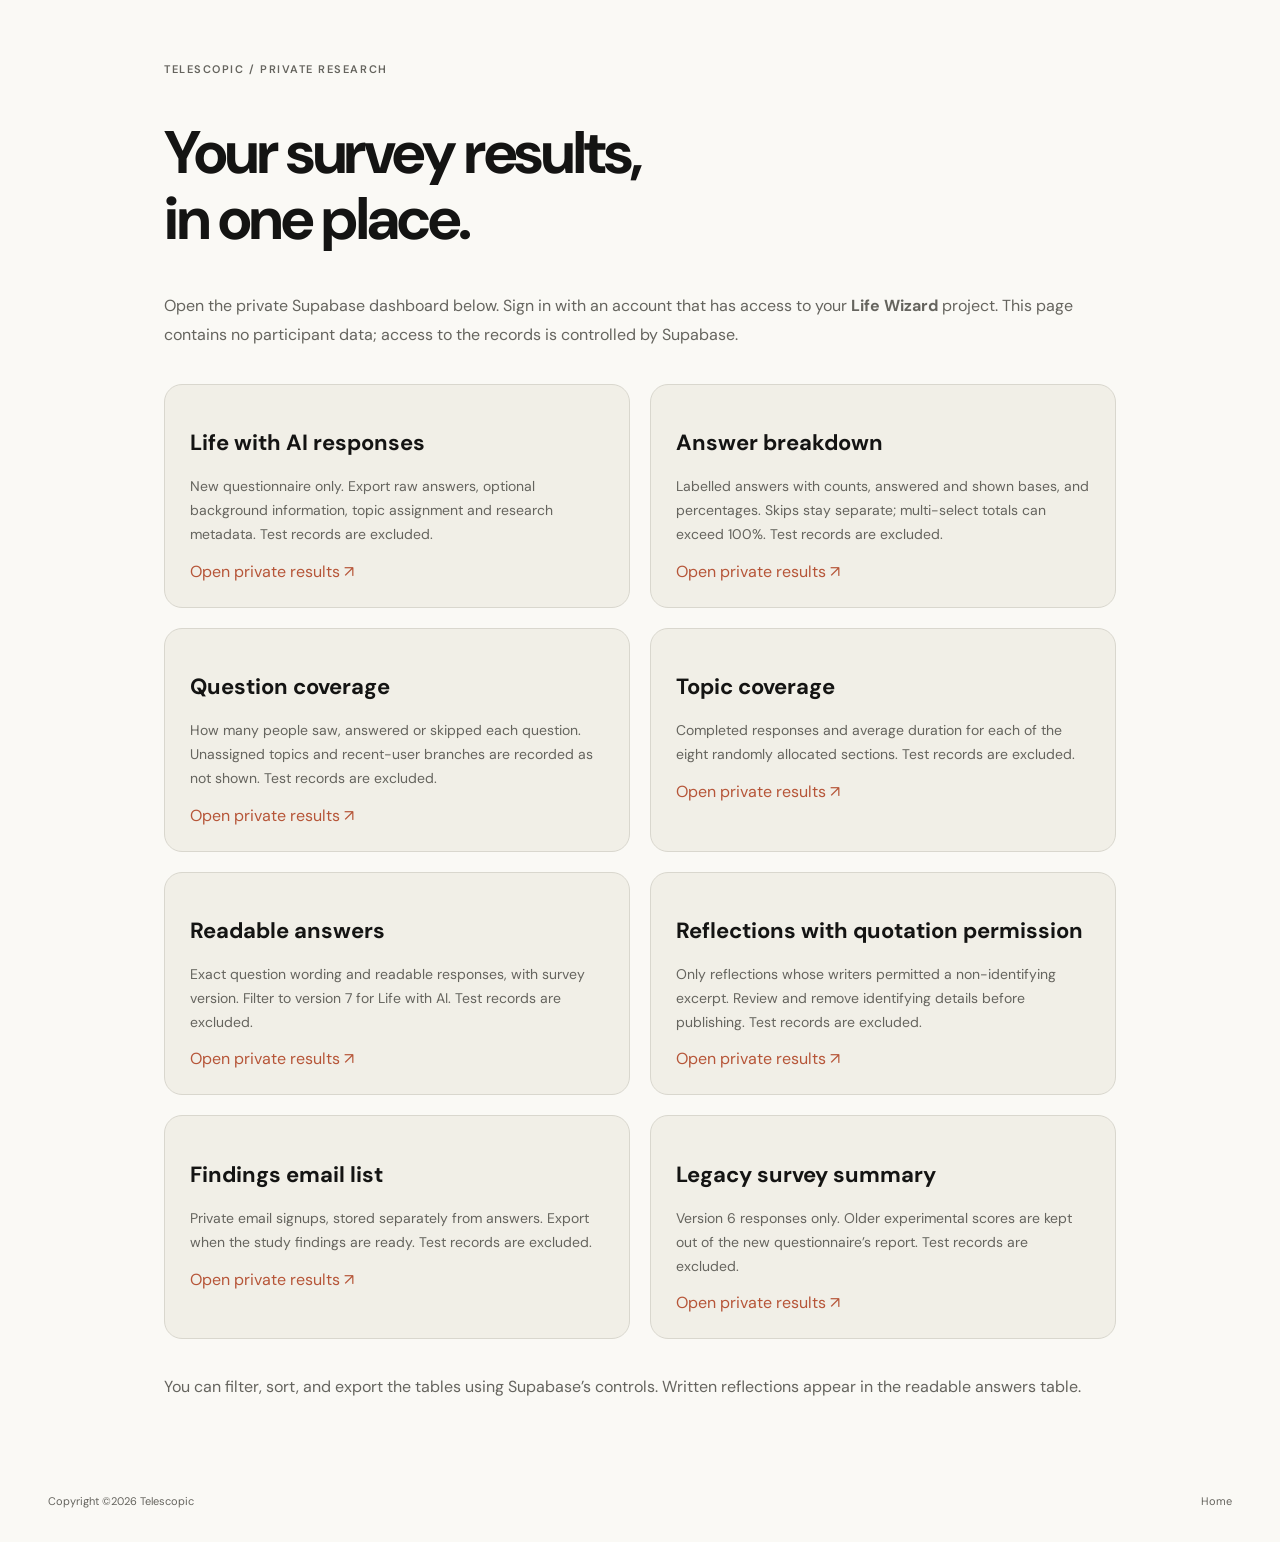
==== commit a20d4912: "Publish Life with AI questionnaire with randomized topics and private research reporting" ====
--- a/results-admin.html
+++ b/results-admin.html
@@ -1,3 +1,3 @@
 <!doctype html>
-<html lang="en"><head><meta charset="utf-8"><meta name="viewport" content="width=device-width,initial-scale=1"><meta name="theme-color" content="#faf9f5"><title>Telescopic — Private results</title><link rel="stylesheet" href="styles.css?v=11"><link rel="stylesheet" href="immersive.css?v=11"><style>.admin-shell{max-width:1000px;margin:60px auto;padding:0 24px}.admin-shell h1{font-size:clamp(34px,5vw,60px);line-height:1.1;letter-spacing:-.04em}.admin-shell>p{color:var(--muted);line-height:1.8}.admin-links{display:grid;grid-template-columns:1fr 1fr;gap:20px;margin:34px 0}.admin-links a{display:block;border:1px solid var(--line);background:#ffffff08;border-radius:18px;padding:25px;text-decoration:none}.admin-links h2{font-size:22px}.admin-links p{font-size:14px;line-height:1.7;color:var(--muted)}.admin-links span{color:var(--accent)}@media(max-width:600px){.admin-links{grid-template-columns:1fr}.admin-shell{margin-top:35px}}</style><link rel="stylesheet" href="telescopic.css?v=11"><link rel="icon" href="assets/telescopic-favicon.svg?v=11"><link href="https://fonts.googleapis.com/css2?family=DM+Sans:wght@400;500;600;700&family=Lora:ital,wght@0,400;0,500;1,400&display=swap" rel="stylesheet"><link rel="stylesheet" href="light.css?v=11"><link rel="stylesheet" href="finish.css?v=11"></head>
-<body><main class="admin-shell"><p class="eyebrow">WORLD AI SURVEY / RESEARCH DASHBOARD</p><h1>Your survey results,<br>in one place.</h1><p>Open the private Supabase dashboard below. Sign in with an account that has access to your <strong>Life Wizard</strong> project. This page contains no participant data; access to the records is controlled by Supabase.</p><div class="admin-links"><a href="https://supabase.com/dashboard/project/xswrfqszgmcwrutwyokv/editor/18956" target="_blank" rel="noopener"><h2>Findings email list</h2><p>People who asked to receive the study findings. Emails are separate from answers; test signups are excluded. Export this list when the findings are ready.</p><span>Open private email list ↗</span></a><a href="https://supabase.com/dashboard/project/xswrfqszgmcwrutwyokv/editor/18938" target="_blank" rel="noopener"><h2>Completed responses</h2><p>Each submission, its time, result indices, and unique reference. Test records are excluded.</p><span>Open response table ↗</span></a><a href="https://supabase.com/dashboard/project/xswrfqszgmcwrutwyokv/editor/18931" target="_blank" rel="noopener"><h2>Readable answers</h2><p>One row per answer, with the full question and the participant’s response. Test records are excluded.</p><span>Open all answers ↗</span></a><a href="https://supabase.com/dashboard/project/xswrfqszgmcwrutwyokv/editor/18917" target="_blank" rel="noopener"><h2>Study summary</h2><p>Total submissions, recent activity, average duration, and average result indices. Test records are excluded.</p><span>Open summary ↗</span></a><a href="https://supabase.com/dashboard/project/xswrfqszgmcwrutwyokv/editor/18922" target="_blank" rel="noopener"><h2>Answer breakdown</h2><p>Counts and percentages for each question. Multi-select percentages can add up to more than 100%.</p><span>Open answer breakdown ↗</span></a></div><p>You can filter, sort, and export the tables using Supabase’s controls. Written reflections appear in the readable answers table.</p></main><footer class="site-footer"><span>Copyright ©2026 Telescopic</span><a href="./">Home</a></footer></body></html>
+<html lang="en"><head><meta charset="utf-8"><meta name="viewport" content="width=device-width,initial-scale=1"><meta name="theme-color" content="#faf9f5"><title>Telescopic — Private results</title><link rel="stylesheet" href="styles.css?v=13"><link rel="stylesheet" href="immersive.css?v=13"><style>.admin-shell{max-width:1000px;margin:60px auto;padding:0 24px}.admin-shell h1{font-size:clamp(34px,5vw,60px);line-height:1.1;letter-spacing:-.04em}.admin-shell>p{color:var(--muted);line-height:1.8}.admin-links{display:grid;grid-template-columns:1fr 1fr;gap:20px;margin:34px 0}.admin-links a{display:block;border:1px solid var(--line);background:#ffffff08;border-radius:18px;padding:25px;text-decoration:none}.admin-links h2{font-size:22px}.admin-links p{font-size:14px;line-height:1.7;color:var(--muted)}.admin-links span{color:var(--accent)}@media(max-width:600px){.admin-links{grid-template-columns:1fr}.admin-shell{margin-top:35px}}</style><link rel="stylesheet" href="telescopic.css?v=13"><link rel="icon" href="assets/telescopic-favicon.svg?v=13"><link href="https://fonts.googleapis.com/css2?family=DM+Sans:wght@400;500;600;700&family=Lora:ital,wght@0,400;0,500;1,400&display=swap" rel="stylesheet"><link rel="stylesheet" href="light.css?v=13"><link rel="stylesheet" href="finish.css?v=13"></head>
+<body><main class="admin-shell"><p class="eyebrow">TELESCOPIC / PRIVATE RESEARCH</p><h1>Your survey results,<br>in one place.</h1><p>Open the private Supabase dashboard below. Sign in with an account that has access to your <strong>Life Wizard</strong> project. This page contains no participant data; access to the records is controlled by Supabase.</p><div class="admin-links"><a href="https://supabase.com/dashboard/project/xswrfqszgmcwrutwyokv/editor/18990" target="_blank" rel="noopener"><h2>Life with AI responses</h2><p>New questionnaire only. Export raw answers, optional background information, topic assignment and research metadata. Test records are excluded.</p><span>Open private results ↗</span></a><a href="https://supabase.com/dashboard/project/xswrfqszgmcwrutwyokv/editor/19000" target="_blank" rel="noopener"><h2>Answer breakdown</h2><p>Labelled answers with counts, answered and shown bases, and percentages. Skips stay separate; multi-select totals can exceed 100%. Test records are excluded.</p><span>Open private results ↗</span></a><a href="https://supabase.com/dashboard/project/xswrfqszgmcwrutwyokv/editor/18995" target="_blank" rel="noopener"><h2>Question coverage</h2><p>How many people saw, answered or skipped each question. Unassigned topics and recent-user branches are recorded as not shown. Test records are excluded.</p><span>Open private results ↗</span></a><a href="https://supabase.com/dashboard/project/xswrfqszgmcwrutwyokv/editor/19005" target="_blank" rel="noopener"><h2>Topic coverage</h2><p>Completed responses and average duration for each of the eight randomly allocated sections. Test records are excluded.</p><span>Open private results ↗</span></a><a href="https://supabase.com/dashboard/project/xswrfqszgmcwrutwyokv/editor/18931" target="_blank" rel="noopener"><h2>Readable answers</h2><p>Exact question wording and readable responses, with survey version. Filter to version 7 for Life with AI. Test records are excluded.</p><span>Open private results ↗</span></a><a href="https://supabase.com/dashboard/project/xswrfqszgmcwrutwyokv/editor/19010" target="_blank" rel="noopener"><h2>Reflections with quotation permission</h2><p>Only reflections whose writers permitted a non-identifying excerpt. Review and remove identifying details before publishing. Test records are excluded.</p><span>Open private results ↗</span></a><a href="https://supabase.com/dashboard/project/xswrfqszgmcwrutwyokv/editor/18956" target="_blank" rel="noopener"><h2>Findings email list</h2><p>Private email signups, stored separately from answers. Export when the study findings are ready. Test records are excluded.</p><span>Open private results ↗</span></a><a href="https://supabase.com/dashboard/project/xswrfqszgmcwrutwyokv/editor/18917" target="_blank" rel="noopener"><h2>Legacy survey summary</h2><p>Version 6 responses only. Older experimental scores are kept out of the new questionnaire’s report. Test records are excluded.</p><span>Open private results ↗</span></a></div><p>You can filter, sort, and export the tables using Supabase’s controls. Written reflections appear in the readable answers table.</p></main><footer class="site-footer"><span>Copyright ©2026 Telescopic</span><a href="./">Home</a></footer></body></html>
